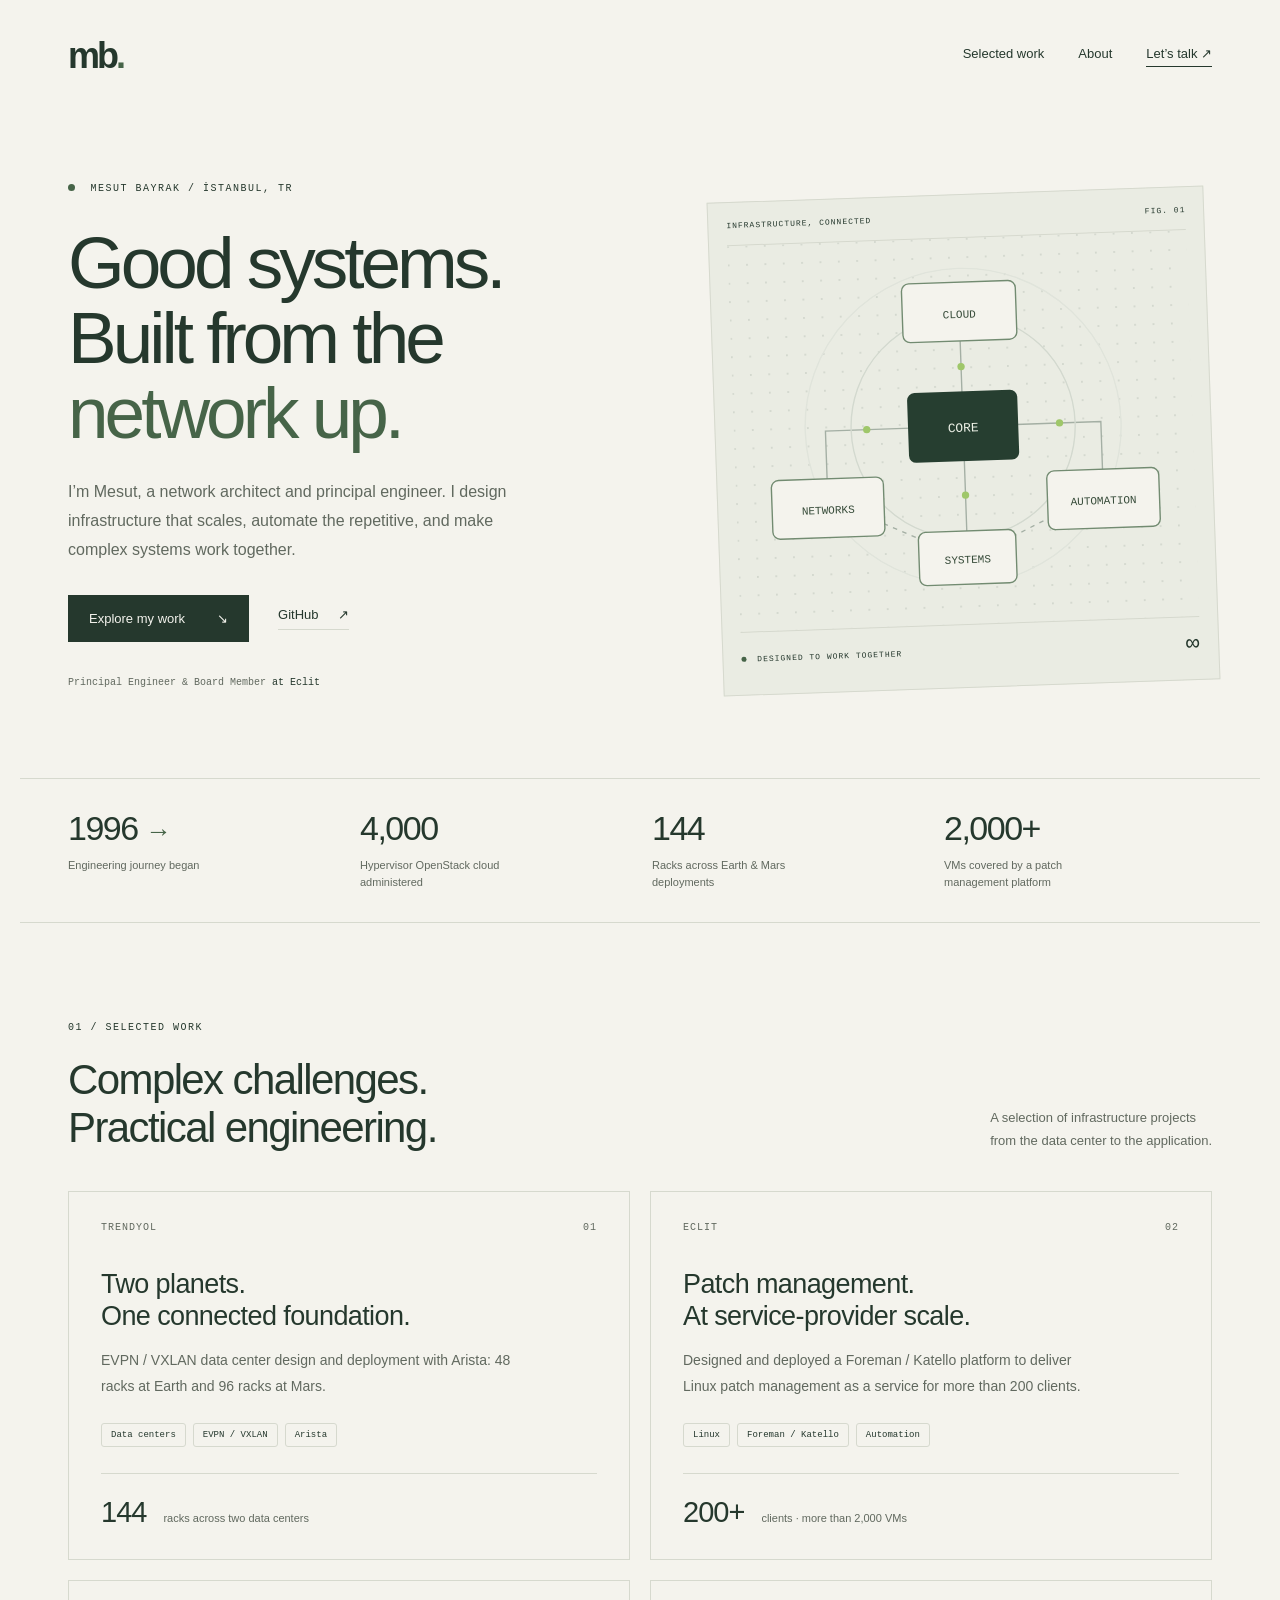
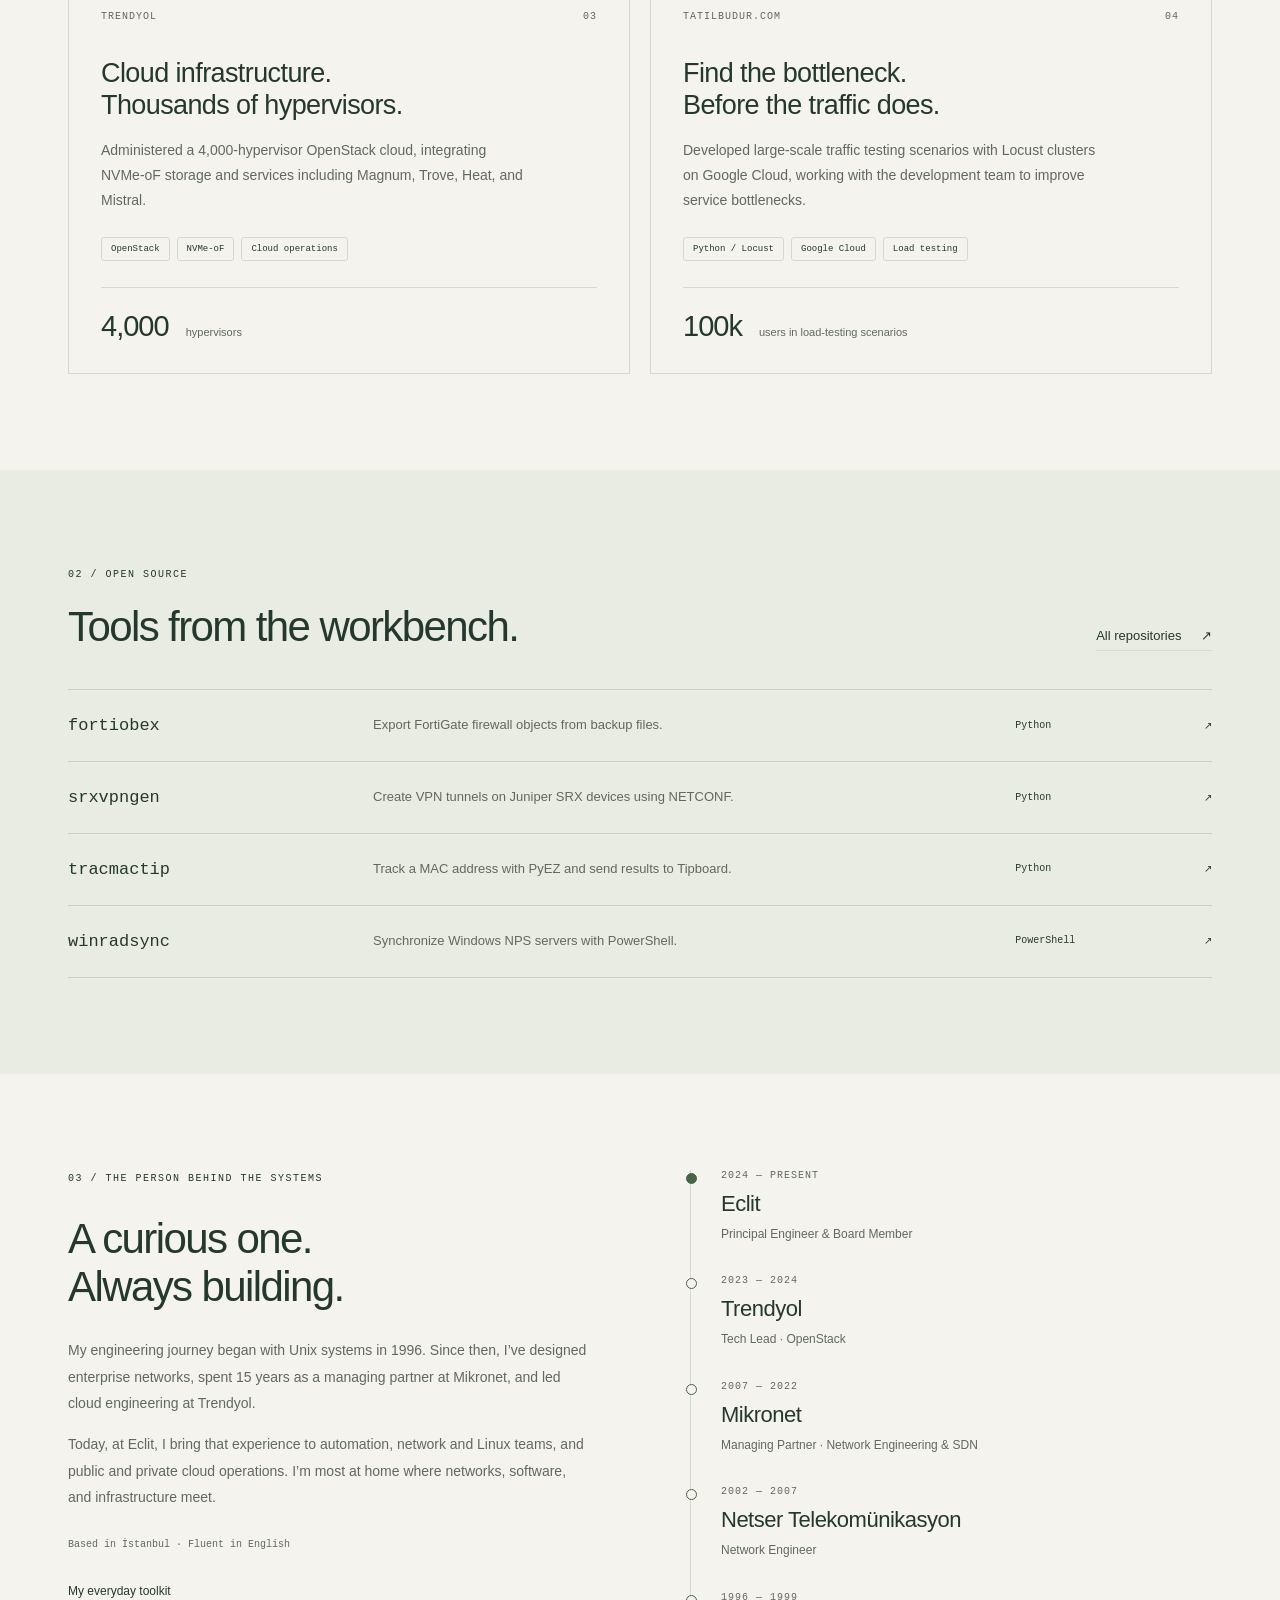
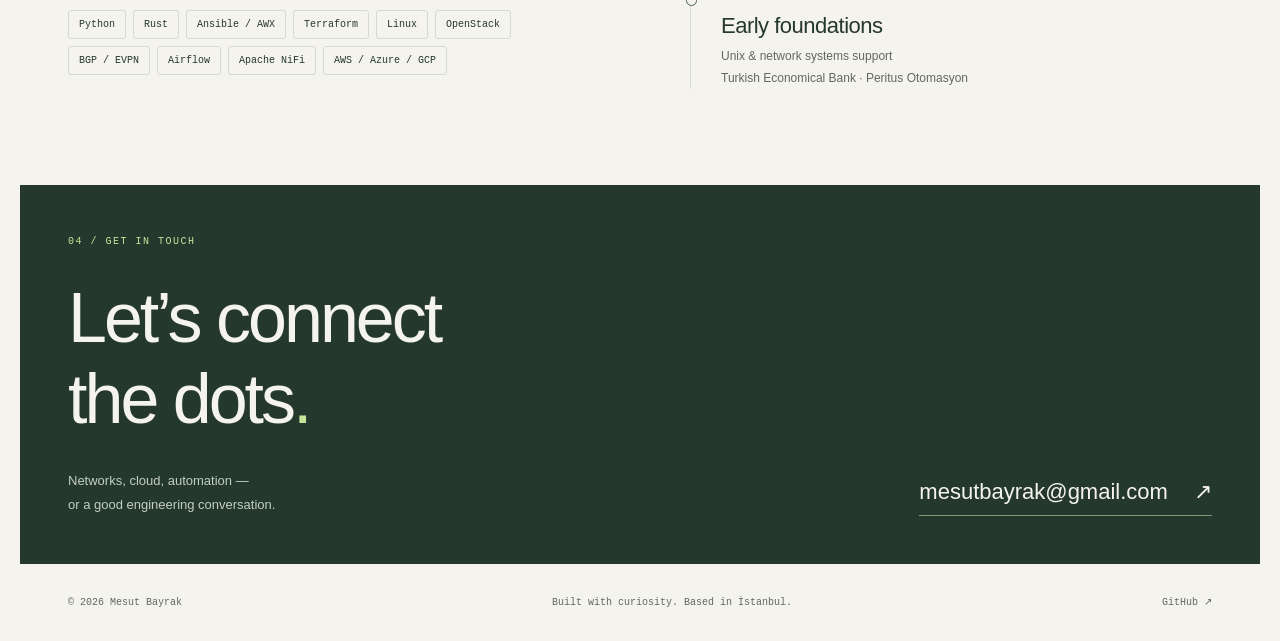
==== site/index.html @ 2ea41fb3 "Build Mesut Bayrak personal portfolio and Pages deployment" ====
<!doctype html>
<html lang="en">
<head>
  <meta charset="utf-8">
  <meta name="viewport" content="width=device-width, initial-scale=1">
  <meta name="theme-color" content="#f4f3ed">
  <meta name="description" content="Mesut Bayrak — network architect, principal engineer, and automation practitioner based in İstanbul. Networks, cloud infrastructure, and systems at scale.">
  <meta property="og:title" content="Mesut Bayrak · Networks, cloud & automation">
  <meta property="og:description" content="Decades of hands-on engineering. From Unix systems to hyperscale data centers.">
  <meta property="og:type" content="website">
  <title>Mesut Bayrak — Networks, cloud & automation</title>
  <link rel="icon" href="favicon.svg" type="image/svg+xml">
  <link rel="stylesheet" href="style.css">
</head>
<body>
  <a class="skip-link" href="#main">Skip to content</a>
  <header class="header wrap">
    <a class="wordmark" href="#" aria-label="Mesut Bayrak home">mb<span>.</span></a>
    <nav aria-label="Main navigation"><a href="#work">Selected work</a><a href="#about">About</a><a href="#contact">Let’s talk <span aria-hidden="true">↗</span></a></nav>
  </header>
  <main id="main">
    <section class="hero wrap" aria-labelledby="hero-title">
      <div class="hero-copy">
        <p class="eyebrow"><span class="status-dot"></span> MESUT BAYRAK / İSTANBUL, TR</p>
        <h1 id="hero-title">Good systems.<br>Built from the<br><span>network up.</span></h1>
        <p class="intro">I’m Mesut, a network architect and principal engineer. I design infrastructure that scales, automate the repetitive, and make complex systems work together.</p>
        <div class="hero-actions"><a class="button" href="#work">Explore my work <span aria-hidden="true">↘</span></a><a class="text-link" href="https://github.com/rammses">GitHub <span aria-hidden="true">↗</span></a></div>
        <p class="hero-note">Principal Engineer & Board Member <span>at Eclit</span></p>
      </div>
      <div class="network-art" role="img" aria-label="A network topology connecting cloud infrastructure, a core network, and automation">
        <div class="art-top"><span>INFRASTRUCTURE, CONNECTED</span><span>FIG. 01</span></div>
        <svg viewBox="0 0 500 420" aria-hidden="true">
          <defs><pattern id="dots" width="20" height="20" patternUnits="userSpaceOnUse"><circle cx="1" cy="1" r="1" fill="#ccd1c7"/></pattern></defs>
          <rect width="500" height="420" fill="url(#dots)"/>
          <g fill="none" stroke="#a4afa4" stroke-width="1.5"><path d="M250 110V205M100 280V205H400V280M250 205V320"/><path d="M100 280L250 350L400 280" stroke-dasharray="5 6"/><circle cx="250" cy="205" r="122" stroke="#d3d9cf"/><circle cx="250" cy="205" r="172" stroke="#e0e4db"/></g>
          <g fill="#f4f3ed" stroke="#728b71" stroke-width="1.5"><rect x="188" y="48" width="124" height="64" rx="8"/><rect x="39" y="257" width="122" height="64" rx="8"/><rect x="339" y="257" width="122" height="64" rx="8"/><rect x="197" y="319" width="106" height="58" rx="8"/></g>
          <rect x="190" y="167" width="120" height="76" rx="8" fill="#263e30"/>
          <g font-family="monospace" font-size="12" text-anchor="middle" fill="#354a38"><text x="250" y="87">CLOUD</text><text x="100" y="295">NETWORKS</text><text x="400" y="295">AUTOMATION</text><text x="250" y="354">SYSTEMS</text></g>
          <text x="250" y="211" fill="#edf1e7" font-family="monospace" font-size="14" text-anchor="middle">CORE</text>
          <g fill="#9fc76a"><circle cx="250" cy="140" r="4"/><circle cx="145" cy="205" r="4"/><circle cx="355" cy="205" r="4"/><circle cx="250" cy="280" r="4"/></g>
        </svg>
        <div class="art-bottom"><span><i></i> DESIGNED TO WORK TOGETHER</span><span>∞</span></div>
      </div>
    </section>
    <section class="metrics wrap" aria-label="Experience in numbers">
      <div><strong>1996<span>→</span></strong><p>Engineering journey began</p></div><div><strong>4,000</strong><p>Hypervisor OpenStack cloud administered</p></div><div><strong>144</strong><p>Racks across Earth & Mars deployments</p></div><div><strong>2,000+</strong><p>VMs covered by a patch management platform</p></div>
    </section>
    <section class="section wrap" id="work">
      <div class="section-heading"><div><p class="eyebrow">01 / SELECTED WORK</p><h2>Complex challenges.<br>Practical engineering.</h2></div><p>A selection of infrastructure projects<br>from the data center to the application.</p></div>
      <div class="project-grid">
        <article class="project"><div class="project-top"><span>TRENDYOL</span><span>01</span></div><h3>Two planets.<br>One connected foundation.</h3><p>EVPN / VXLAN data center design and deployment with Arista: 48 racks at Earth and 96 racks at Mars.</p><div class="tags"><span>Data centers</span><span>EVPN / VXLAN</span><span>Arista</span></div><div class="project-stat">144 <span>racks across two data centers</span></div></article>
        <article class="project"><div class="project-top"><span>ECLIT</span><span>02</span></div><h3>Patch management.<br>At service-provider scale.</h3><p>Designed and deployed a Foreman / Katello platform to deliver Linux patch management as a service for more than 200 clients.</p><div class="tags"><span>Linux</span><span>Foreman / Katello</span><span>Automation</span></div><div class="project-stat">200+ <span>clients · more than 2,000 VMs</span></div></article>
        <article class="project"><div class="project-top"><span>TRENDYOL</span><span>03</span></div><h3>Cloud infrastructure.<br>Thousands of hypervisors.</h3><p>Administered a 4,000-hypervisor OpenStack cloud, integrating NVMe-oF storage and services including Magnum, Trove, Heat, and Mistral.</p><div class="tags"><span>OpenStack</span><span>NVMe-oF</span><span>Cloud operations</span></div><div class="project-stat">4,000 <span>hypervisors</span></div></article>
        <article class="project"><div class="project-top"><span>TATILBUDUR.COM</span><span>04</span></div><h3>Find the bottleneck.<br>Before the traffic does.</h3><p>Developed large-scale traffic testing scenarios with Locust clusters on Google Cloud, working with the development team to improve service bottlenecks.</p><div class="tags"><span>Python / Locust</span><span>Google Cloud</span><span>Load testing</span></div><div class="project-stat">100k <span>users in load-testing scenarios</span></div></article>
      </div>
    </section>
    <section class="opensource"><div class="wrap section">
      <div class="section-heading"><div><p class="eyebrow">02 / OPEN SOURCE</p><h2>Tools from the workbench.</h2></div><a class="text-link" href="https://github.com/rammses?tab=repositories">All repositories <span aria-hidden="true">↗</span></a></div>
      <div class="repo-list">
        <a href="https://github.com/rammses/fortiobex"><span class="repo-name">fortiobex</span><span class="repo-description">Export FortiGate firewall objects from backup files.</span><span class="repo-language">Python <span aria-hidden="true">↗</span></span></a>
        <a href="https://github.com/rammses/srxvpngen"><span class="repo-name">srxvpngen</span><span class="repo-description">Create VPN tunnels on Juniper SRX devices using NETCONF.</span><span class="repo-language">Python <span aria-hidden="true">↗</span></span></a>
        <a href="https://github.com/rammses/tracmactip"><span class="repo-name">tracmactip</span><span class="repo-description">Track a MAC address with PyEZ and send results to Tipboard.</span><span class="repo-language">Python <span aria-hidden="true">↗</span></span></a>
        <a href="https://github.com/rammses/winradsync"><span class="repo-name">winradsync</span><span class="repo-description">Synchronize Windows NPS servers with PowerShell.</span><span class="repo-language">PowerShell <span aria-hidden="true">↗</span></span></a>
      </div>
    </div></section>
    <section class="section wrap about" id="about">
      <div class="about-copy"><p class="eyebrow">03 / THE PERSON BEHIND THE SYSTEMS</p><h2>A curious one.<br>Always building.</h2><p>My engineering journey began with Unix systems in 1996. Since then, I’ve designed enterprise networks, spent 15 years as a managing partner at Mikronet, and led cloud engineering at Trendyol.</p><p>Today, at Eclit, I bring that experience to automation, network and Linux teams, and public and private cloud operations. I’m most at home where networks, software, and infrastructure meet.</p><p class="small-note">Based in İstanbul · Fluent in English</p><h3 class="toolbox-title">My everyday toolkit</h3><div class="tags toolbox"><span>Python</span><span>Rust</span><span>Ansible / AWX</span><span>Terraform</span><span>Linux</span><span>OpenStack</span><span>BGP / EVPN</span><span>Airflow</span><span>Apache NiFi</span><span>AWS / Azure / GCP</span></div></div>
      <div class="timeline" aria-label="Career history">
        <article><p class="period">2024 — PRESENT</p><h3>Eclit</h3><p>Principal Engineer & Board Member</p></article>
        <article><p class="period">2023 — 2024</p><h3>Trendyol</h3><p>Tech Lead · OpenStack</p></article>
        <article><p class="period">2007 — 2022</p><h3>Mikronet</h3><p>Managing Partner · Network Engineering & SDN</p></article>
        <article><p class="period">2002 — 2007</p><h3>Netser Telekomünikasyon</h3><p>Network Engineer</p></article>
        <article><p class="period">1996 — 1999</p><h3>Early foundations</h3><p>Unix & network systems support<br>Turkish Economical Bank · Peritus Otomasyon</p></article>
      </div>
    </section>
    <section class="contact wrap" id="contact"><p class="eyebrow">04 / GET IN TOUCH</p><h2>Let’s connect<br>the dots<span>.</span></h2><div class="contact-bottom"><p>Networks, cloud, automation —<br>or a good engineering conversation.</p><a href="mailto:mesutbayrak@gmail.com">mesutbayrak@gmail.com <span aria-hidden="true">↗</span></a></div></section>
  </main>
  <footer class="wrap"><span>© <span id="year">2026</span> Mesut Bayrak</span><span>Built with curiosity. Based in İstanbul.</span><a href="https://github.com/rammses">GitHub ↗</a></footer>
  <script src="script.js"></script>
</body>
</html>
---- site/style.css ----
:root{--paper:#f4f3ed;--ink:#25382d;--muted:#61695f;--line:#d6d9ce;--green:#466448;--accent:#c8e49b;--mono:ui-monospace,SFMono-Regular,Consolas,monospace;--sans:Arial,Helvetica,sans-serif}*{box-sizing:border-box}html{scroll-behavior:smooth;scroll-padding-top:30px}body{margin:0;background:var(--paper);color:var(--ink);font-family:var(--sans);-webkit-font-smoothing:antialiased}a{color:inherit;text-decoration:none}a:focus-visible{outline:3px solid var(--green);outline-offset:6px}a:hover{color:var(--green)}::selection{background:var(--accent)}.wrap{max-width:1240px;margin-inline:auto;padding-inline:48px}.header{height:112px;display:flex;align-items:center;justify-content:space-between}.wordmark{font-size:36px;font-weight:800;letter-spacing:-3px}.wordmark span{color:var(--green)}nav{display:flex;gap:34px;font-size:13px}nav a:last-child{border-bottom:1px solid var(--ink);padding-bottom:5px}.hero{display:grid;grid-template-columns:1.2fr 1fr;gap:50px;padding-top:68px;padding-bottom:76px;align-items:center}.eyebrow{font-family:var(--mono);font-size:10px;letter-spacing:1.5px;line-height:1.7;font-weight:500;margin:0 0 28px}.status-dot{display:inline-block;width:7px;height:7px;border-radius:50%;background:var(--green);margin-right:8px}h1{font-size:clamp(52px,5.7vw,76px);line-height:1.03;letter-spacing:-4px;font-weight:500;margin:0 0 28px}h1>span{color:var(--green)}.intro{max-width:440px;line-height:1.8;font-size:16px;color:var(--muted)}.hero-actions{display:flex;align-items:center;gap:29px;margin-top:30px}.button{background:var(--ink);color:var(--paper);padding:16px 21px;font-size:13px;display:inline-flex;gap:32px}.button:hover{background:var(--green);color:white}.text-link{font-size:13px;border-bottom:1px solid var(--line);padding-bottom:7px}.text-link span{margin-left:16px}.hero-note{font-family:var(--mono);font-size:10px;line-height:1.8;margin-top:32px;color:var(--muted)}.hero-note span{color:var(--ink)}.network-art{background:#eaece3;border:1px solid var(--line);transform:rotate(-2deg);padding:18px 18px 8px}.network-art svg{display:block;width:100%;height:auto}.art-top,.art-bottom{display:flex;justify-content:space-between;align-items:center;font-family:var(--mono);font-size:8px;letter-spacing:1px}.art-top{border-bottom:1px solid var(--line);padding-bottom:15px}.art-bottom{padding:14px 0;border-top:1px solid var(--line)}.art-bottom i{display:inline-block;width:5px;height:5px;background:var(--green);border-radius:50%;margin-right:5px}.art-bottom>span:last-child{font-size:23px}.metrics{display:grid;grid-template-columns:repeat(4,1fr);padding-top:30px;padding-bottom:30px;border-top:1px solid var(--line);border-bottom:1px solid var(--line);gap:24px}.metrics strong{font-size:34px;font-weight:400;letter-spacing:-1.5px}.metrics strong span{font-size:26px;color:var(--green);margin-left:8px}.metrics p{color:var(--muted);font-size:11px;line-height:1.6;max-width:185px;margin:9px 0 0}.section{padding-top:96px;padding-bottom:96px}.section-heading{display:flex;justify-content:space-between;align-items:flex-end;margin-bottom:38px;gap:30px}.section-heading .eyebrow{margin-bottom:20px}h2{font-weight:400;font-size:42px;line-height:1.15;letter-spacing:-1.6px;margin:0}.section-heading>p{font-size:13px;line-height:1.8;color:var(--muted);margin:0}.project-grid{display:grid;grid-template-columns:1fr 1fr;gap:20px}.project{border:1px solid var(--line);padding:30px 32px;display:flex;flex-direction:column;transition:background .2s}.project:hover{background:#eeefe6}.project-top{display:flex;justify-content:space-between;font:10px var(--mono);letter-spacing:1px;color:var(--muted);margin-bottom:35px}.project h3{font-size:27px;line-height:1.2;letter-spacing:-.6px;font-weight:400;margin:0 0 16px}.project>p{font-size:14px;line-height:1.8;color:var(--muted);max-width:425px;margin:0 0 24px}.tags{display:flex;flex-wrap:wrap;gap:7px}.tags span{font:9px var(--mono);padding:6px 9px;border:1px solid var(--line);border-radius:3px}.project .tags{margin-top:auto}.project-stat{border-top:1px solid var(--line);margin-top:26px;padding-top:22px;font-size:29px;letter-spacing:-1px}.project-stat span{font-size:11px;letter-spacing:0;margin-left:10px;color:var(--muted)}.opensource{background:#e9ece2}.repo-list{border-top:1px solid #cbd1c3}.repo-list>a{display:grid;grid-template-columns:1fr 2.2fr .7fr;gap:24px;padding:25px 0;border-bottom:1px solid #cbd1c3;align-items:center}.repo-name{font:17px var(--mono)}.repo-description{font-size:13px;line-height:1.6;color:var(--muted)}.repo-language{font:10px var(--mono);display:flex;justify-content:space-between;gap:20px}.about{display:grid;grid-template-columns:1fr 1fr;gap:100px}.about h2{margin-bottom:26px}.about-copy>p:not(.eyebrow){font-size:14px;line-height:1.9;color:var(--muted)}.about-copy>.small-note{font-family:var(--mono);font-size:10px!important;margin:24px 0}.toolbox-title{font-size:12px;font-weight:500;margin-top:30px}.toolbox span{font-size:10px;padding:8px 10px}.timeline{border-left:1px solid var(--line);padding-left:30px}.timeline article{position:relative;padding-bottom:30px}.timeline article:last-child{padding-bottom:0}.timeline article:before{content:'';position:absolute;left:-35px;top:3px;width:9px;height:9px;border-radius:50%;background:var(--paper);border:1px solid var(--green)}.timeline article:first-child:before{background:var(--green)}.period{font:10px var(--mono);letter-spacing:1px;color:var(--muted);margin:0 0 10px}.timeline h3{font-size:22px;font-weight:400;letter-spacing:-.5px;margin:0 0 7px}.timeline article>p:last-child{font-size:12px;line-height:1.8;color:var(--muted);margin:0}.contact{background:var(--ink);color:var(--paper);padding-top:48px;padding-bottom:48px}.contact .eyebrow{color:var(--accent)}.contact h2{font-size:70px;letter-spacing:-3px}.contact h2>span{color:var(--accent)}.contact-bottom{display:flex;justify-content:space-between;align-items:flex-end;gap:28px;margin-top:30px}.contact-bottom p{font-size:13px;line-height:1.8;color:#c4cfc0;margin:0}.contact-bottom a{font-size:22px;border-bottom:1px solid #82967a;padding-bottom:10px}.contact-bottom a:hover{color:var(--accent)}.contact-bottom a span{margin-left:20px}footer{display:flex;justify-content:space-between;gap:20px;padding-top:30px;padding-bottom:30px;color:var(--muted);font:10px var(--mono);line-height:1.7}.skip-link{position:absolute;top:-100px;left:20px;padding:15px;background:var(--ink);color:white;z-index:10}.skip-link:focus{top:10px}@media(min-width:1450px){.hero{padding-top:90px;padding-bottom:100px}}@media(max-width:900px){.wrap{padding-inline:30px}.hero{gap:25px}h1{font-size:58px}.network-art{padding:12px}.art-top,.art-bottom{font-size:6px}.about{gap:45px}.project{padding:24px}.contact-bottom a{font-size:18px}}@media(max-width:650px){.wrap{padding-inline:22px}.header{height:85px}nav{gap:18px;font-size:11px}.hero{grid-template-columns:1fr;padding-top:38px;padding-bottom:45px;gap:40px}h1{font-size:58px;letter-spacing:-3px}.intro{font-size:15px}.network-art{max-width:420px;width:95%;justify-self:center}.art-top,.art-bottom{font-size:8px}.metrics{grid-template-columns:1fr 1fr;gap:25px 20px}.metrics strong{font-size:30px}.section{padding-top:60px;padding-bottom:60px}.section-heading{align-items:flex-start;flex-direction:column;gap:20px}h2{font-size:34px}.project-grid{grid-template-columns:1fr}.project h3{font-size:26px}.repo-list>a{grid-template-columns:1fr auto;gap:12px}.repo-description{grid-column:1/-1;grid-row:2}.repo-language{gap:18px}.about{grid-template-columns:1fr;gap:40px}.timeline{margin-left:5px}.contact{margin-inline:12px;padding:35px 23px}.contact h2{font-size:55px}.contact-bottom{flex-direction:column;align-items:flex-start}.contact-bottom a{font-size:clamp(14px,4.4vw,21px)}.contact-bottom a span{margin-left:8px}footer{flex-wrap:wrap;font-size:9px}footer>span:nth-child(2){order:3;width:100%}}@media(prefers-reduced-motion:reduce){html{scroll-behavior:auto}*{transition:none!important}}@media print{.header,.network-art,.hero-actions,.opensource,footer{display:none}.wrap{padding-inline:0}.hero,.section{padding-block:20px}.hero,.about{display:block}.hero-note{margin:10px 0}.project{break-inside:avoid}.contact{background:none;color:var(--ink)}.contact h2{font-size:30px}.contact-bottom p,.contact .eyebrow{color:var(--ink)}.timeline{margin-top:25px}h1{font-size:42px}}
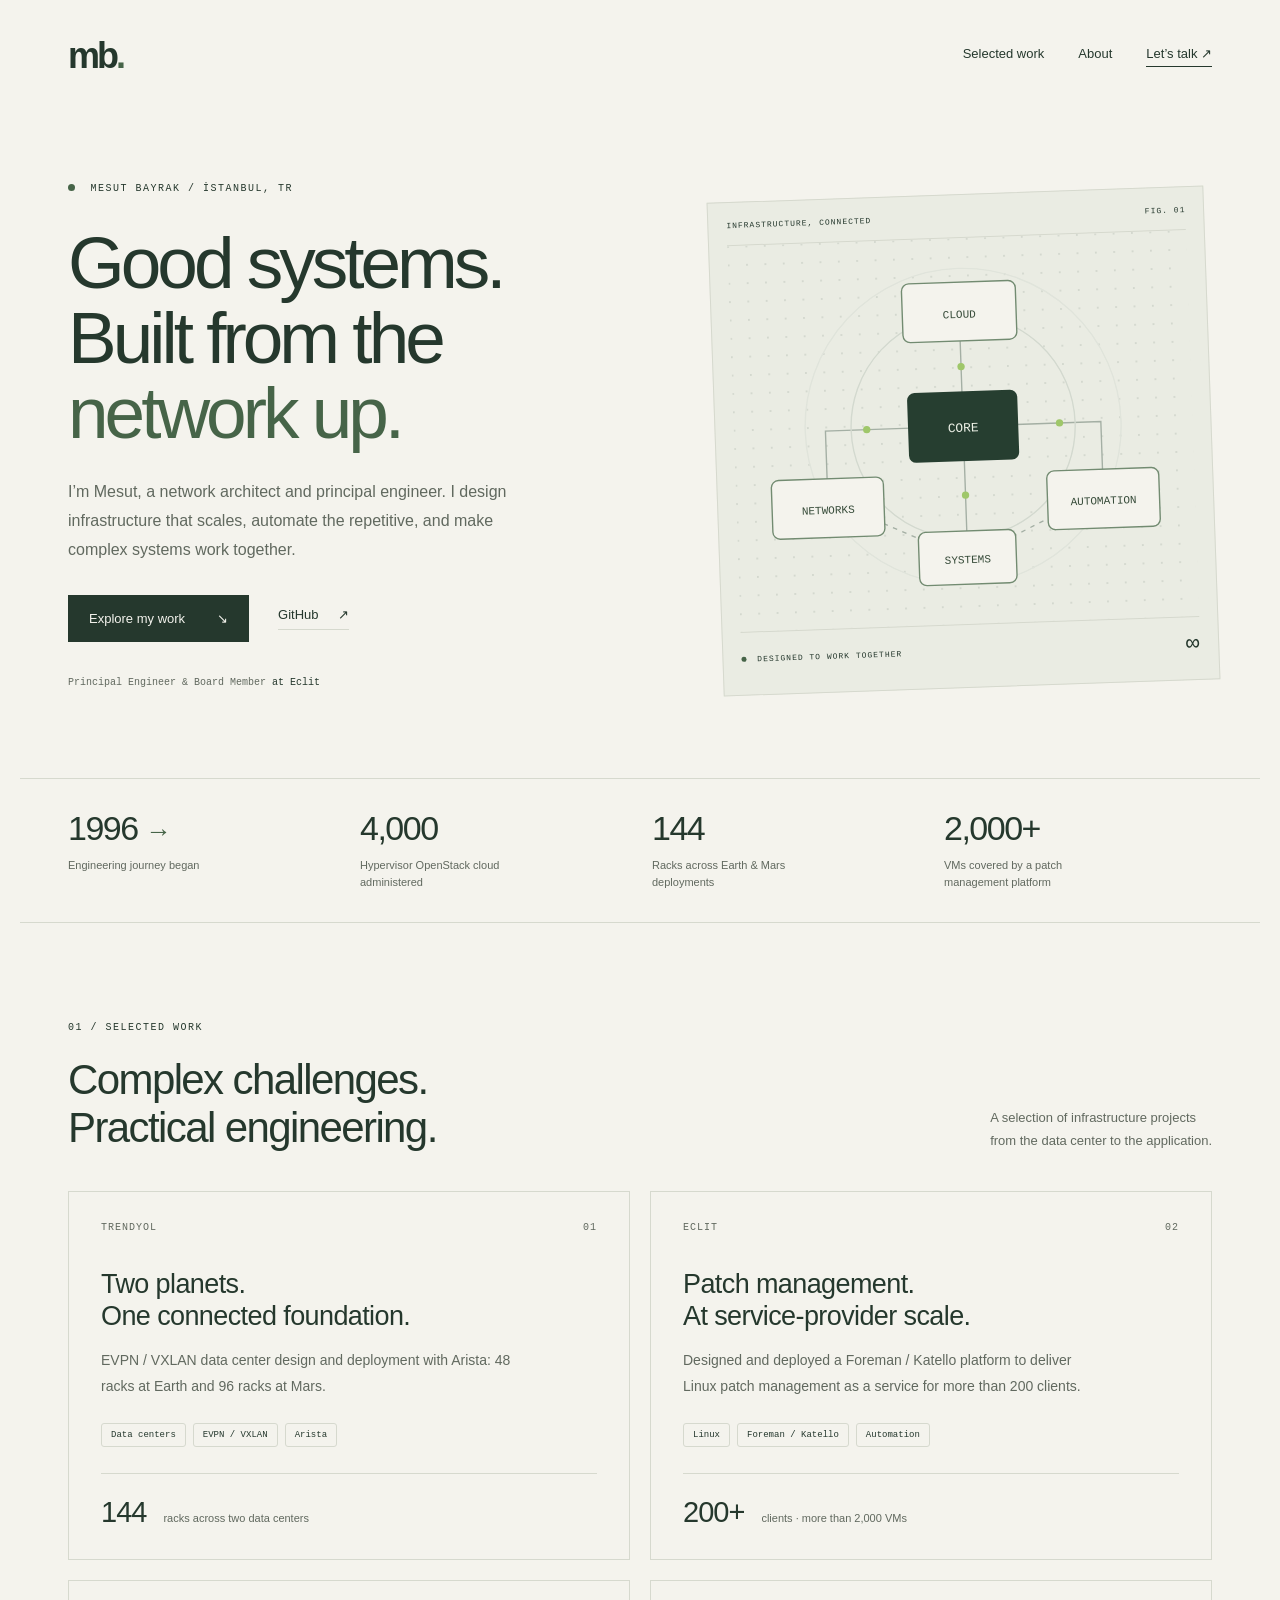
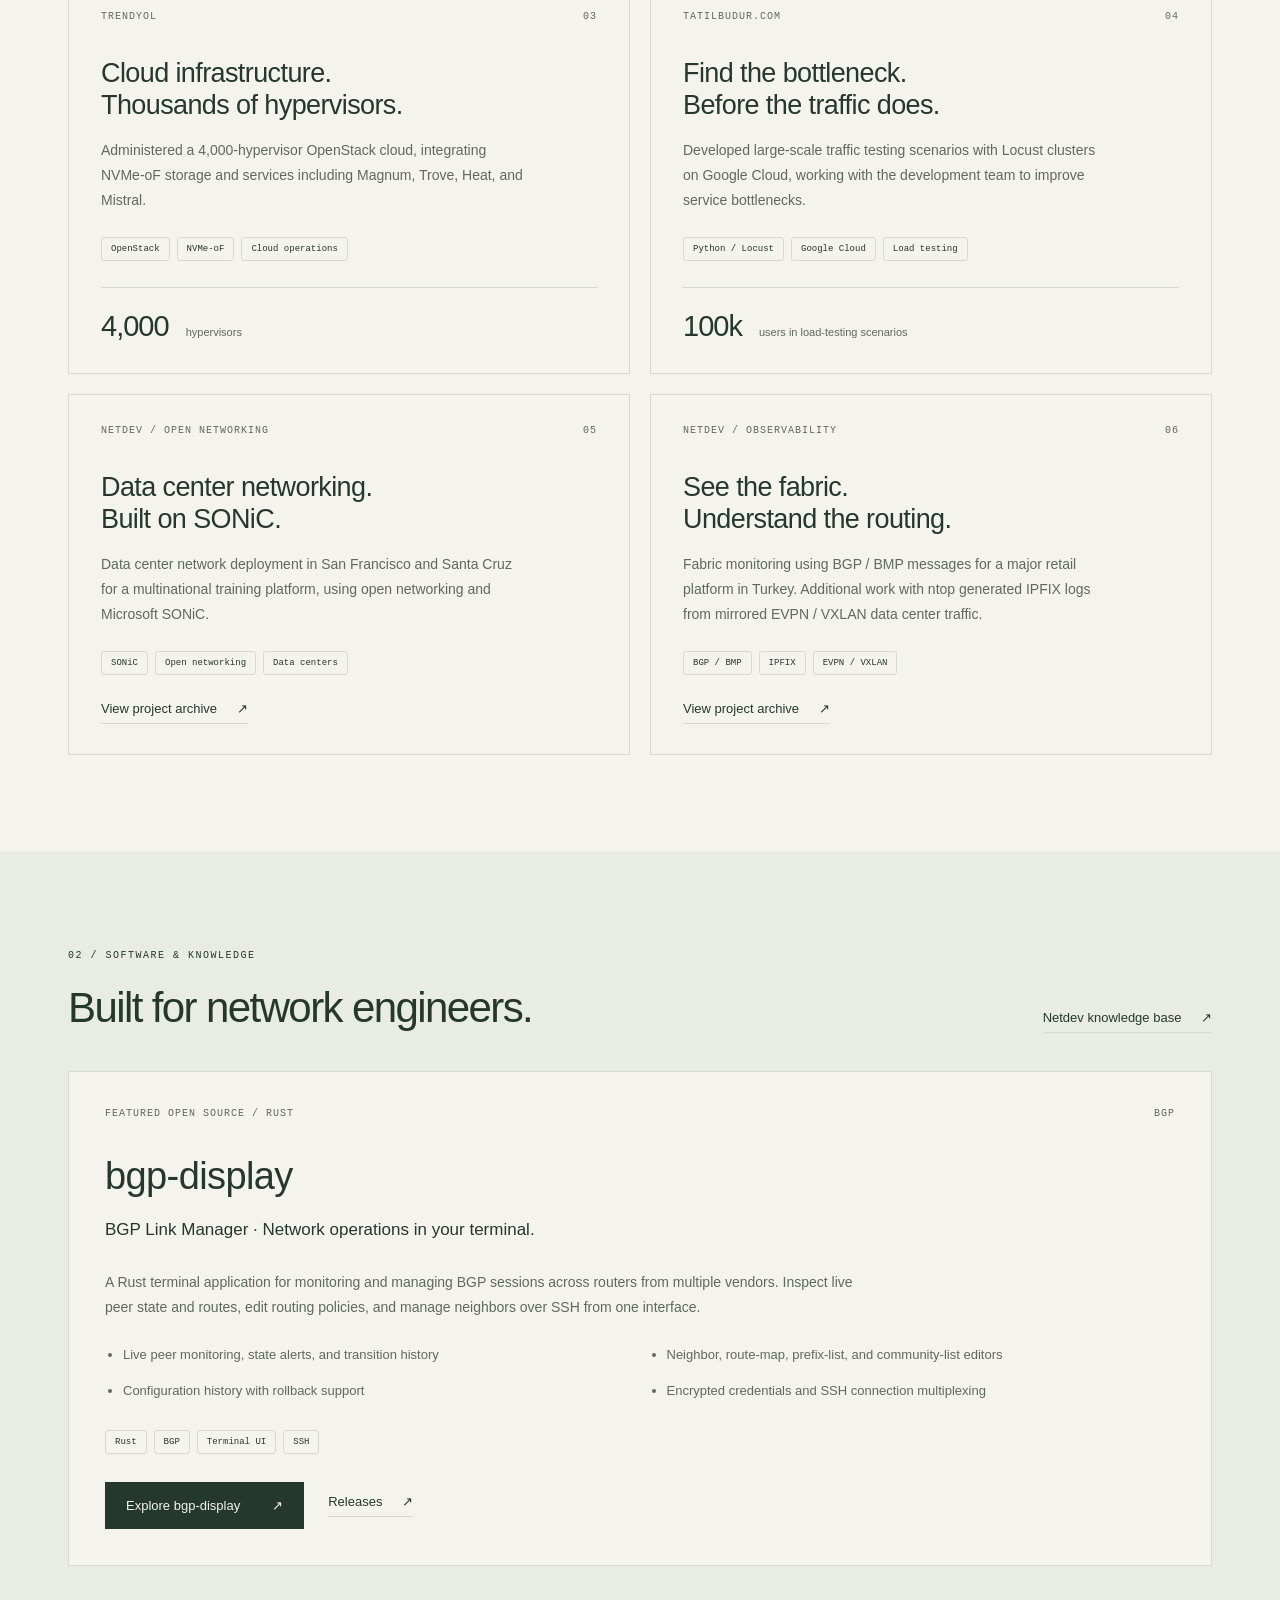
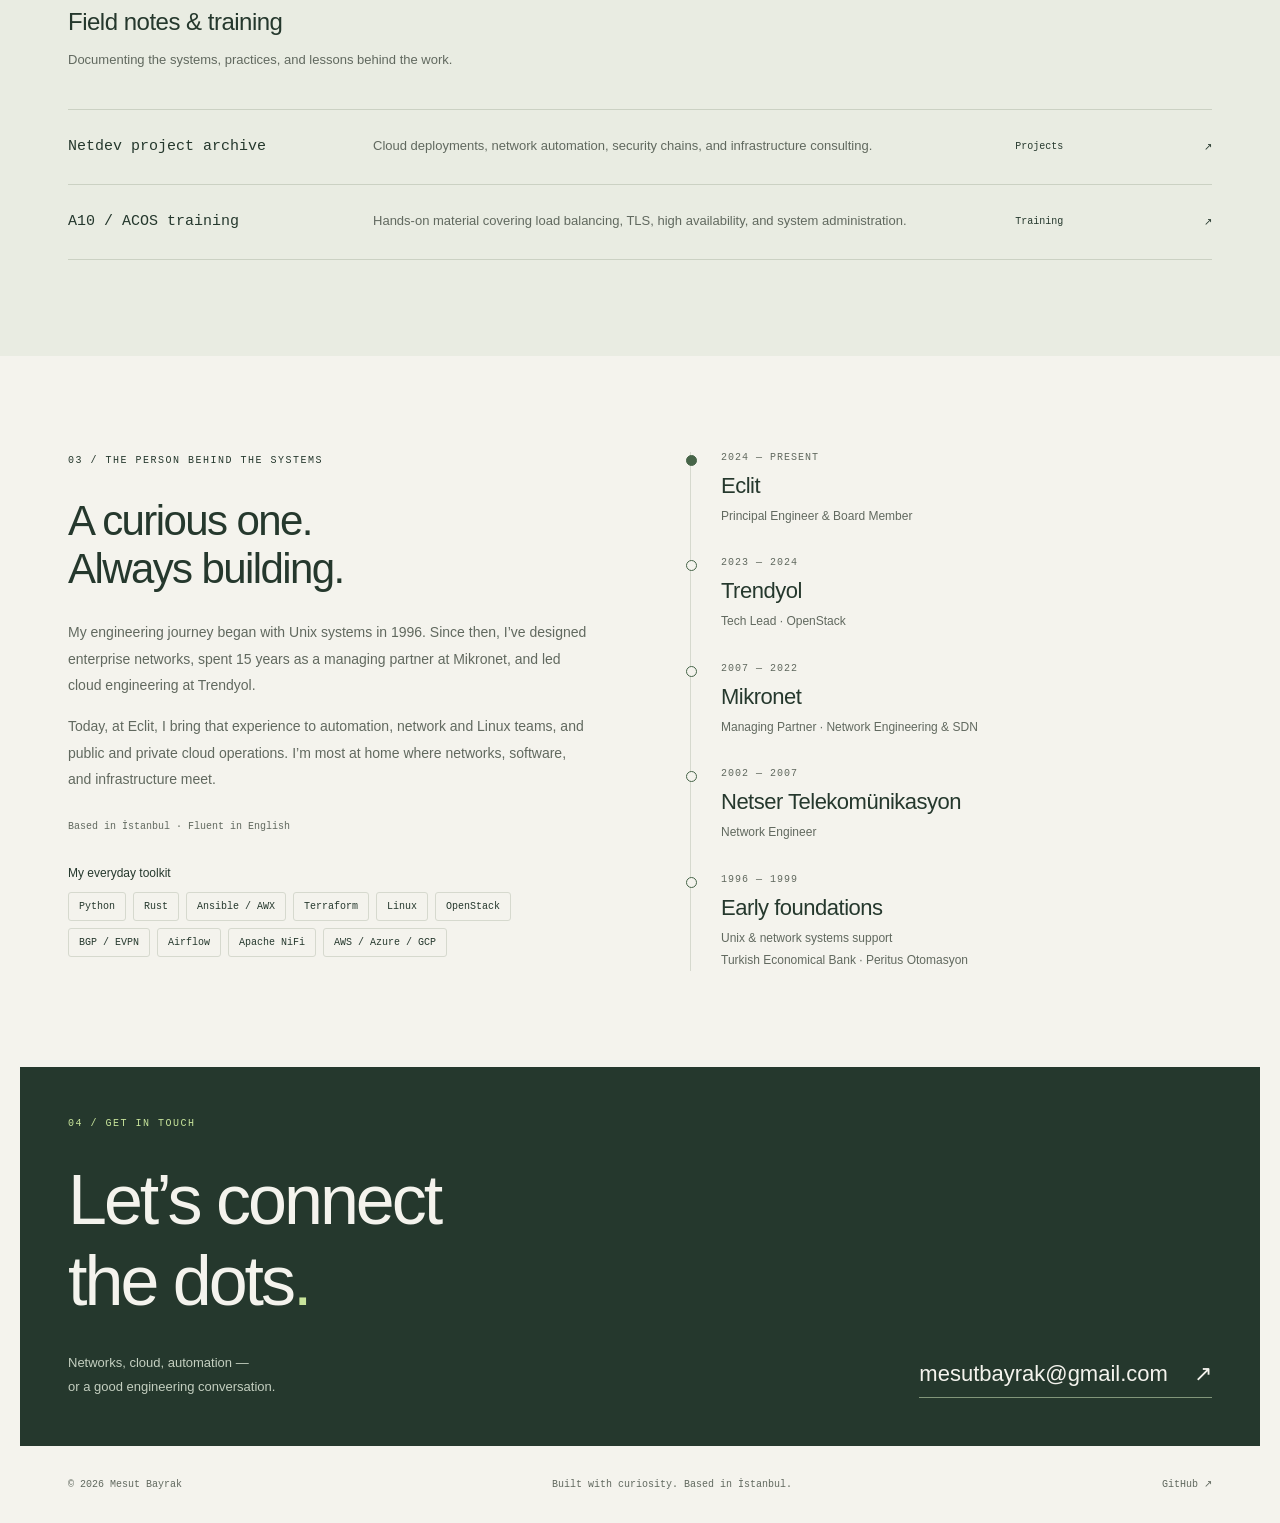
==== commit 5c73c205: "Feature bgp-display and Netdev engineering work" ====
--- a/site/index.html
+++ b/site/index.html
@@ -52,15 +52,25 @@
         <article class="project"><div class="project-top"><span>ECLIT</span><span>02</span></div><h3>Patch management.<br>At service-provider scale.</h3><p>Designed and deployed a Foreman / Katello platform to deliver Linux patch management as a service for more than 200 clients.</p><div class="tags"><span>Linux</span><span>Foreman / Katello</span><span>Automation</span></div><div class="project-stat">200+ <span>clients · more than 2,000 VMs</span></div></article>
         <article class="project"><div class="project-top"><span>TRENDYOL</span><span>03</span></div><h3>Cloud infrastructure.<br>Thousands of hypervisors.</h3><p>Administered a 4,000-hypervisor OpenStack cloud, integrating NVMe-oF storage and services including Magnum, Trove, Heat, and Mistral.</p><div class="tags"><span>OpenStack</span><span>NVMe-oF</span><span>Cloud operations</span></div><div class="project-stat">4,000 <span>hypervisors</span></div></article>
         <article class="project"><div class="project-top"><span>TATILBUDUR.COM</span><span>04</span></div><h3>Find the bottleneck.<br>Before the traffic does.</h3><p>Developed large-scale traffic testing scenarios with Locust clusters on Google Cloud, working with the development team to improve service bottlenecks.</p><div class="tags"><span>Python / Locust</span><span>Google Cloud</span><span>Load testing</span></div><div class="project-stat">100k <span>users in load-testing scenarios</span></div></article>
+        <article class="project"><div class="project-top"><span>NETDEV / OPEN NETWORKING</span><span>05</span></div><h3>Data center networking.<br>Built on SONiC.</h3><p>Data center network deployment in San Francisco and Santa Cruz for a multinational training platform, using open networking and Microsoft SONiC.</p><div class="tags"><span>SONiC</span><span>Open networking</span><span>Data centers</span></div><a class="text-link project-source" href="https://books.netdev.com.tr/books/netdev/page/finished-projects">View project archive <span aria-hidden="true">↗</span></a></article>
+        <article class="project"><div class="project-top"><span>NETDEV / OBSERVABILITY</span><span>06</span></div><h3>See the fabric.<br>Understand the routing.</h3><p>Fabric monitoring using BGP / BMP messages for a major retail platform in Turkey. Additional work with ntop generated IPFIX logs from mirrored EVPN / VXLAN data center traffic.</p><div class="tags"><span>BGP / BMP</span><span>IPFIX</span><span>EVPN / VXLAN</span></div><a class="text-link project-source" href="https://books.netdev.com.tr/books/netdev/page/finished-projects">View project archive <span aria-hidden="true">↗</span></a></article>
       </div>
     </section>
     <section class="opensource"><div class="wrap section">
-      <div class="section-heading"><div><p class="eyebrow">02 / OPEN SOURCE</p><h2>Tools from the workbench.</h2></div><a class="text-link" href="https://github.com/rammses?tab=repositories">All repositories <span aria-hidden="true">↗</span></a></div>
+      <div class="section-heading"><div><p class="eyebrow">02 / SOFTWARE &amp; KNOWLEDGE</p><h2>Built for network engineers.</h2></div><a class="text-link" href="https://books.netdev.com.tr/">Netdev knowledge base <span aria-hidden="true">↗</span></a></div>
+      <article class="project featured-project">
+        <div class="project-top"><span>FEATURED OPEN SOURCE / RUST</span><span>BGP</span></div>
+        <h3>bgp-display</h3>
+        <p class="featured-subtitle">BGP Link Manager · Network operations in your terminal.</p>
+        <p>A Rust terminal application for monitoring and managing BGP sessions across routers from multiple vendors. Inspect live peer state and routes, edit routing policies, and manage neighbors over SSH from one interface.</p>
+        <ul class="feature-list"><li>Live peer monitoring, state alerts, and transition history</li><li>Neighbor, route-map, prefix-list, and community-list editors</li><li>Configuration history with rollback support</li><li>Encrypted credentials and SSH connection multiplexing</li></ul>
+        <div class="tags"><span>Rust</span><span>BGP</span><span>Terminal UI</span><span>SSH</span></div>
+        <div class="feature-links"><a class="button" href="https://github.com/rammses/bgp-display">Explore bgp-display <span aria-hidden="true">↗</span></a><a class="text-link" href="https://github.com/rammses/bgp-display/releases">Releases <span aria-hidden="true">↗</span></a></div>
+      </article>
+      <div class="section-heading knowledge-heading"><div><h3>Field notes &amp; training</h3><p>Documenting the systems, practices, and lessons behind the work.</p></div></div>
       <div class="repo-list">
-        <a href="https://github.com/rammses/fortiobex"><span class="repo-name">fortiobex</span><span class="repo-description">Export FortiGate firewall objects from backup files.</span><span class="repo-language">Python <span aria-hidden="true">↗</span></span></a>
-        <a href="https://github.com/rammses/srxvpngen"><span class="repo-name">srxvpngen</span><span class="repo-description">Create VPN tunnels on Juniper SRX devices using NETCONF.</span><span class="repo-language">Python <span aria-hidden="true">↗</span></span></a>
-        <a href="https://github.com/rammses/tracmactip"><span class="repo-name">tracmactip</span><span class="repo-description">Track a MAC address with PyEZ and send results to Tipboard.</span><span class="repo-language">Python <span aria-hidden="true">↗</span></span></a>
-        <a href="https://github.com/rammses/winradsync"><span class="repo-name">winradsync</span><span class="repo-description">Synchronize Windows NPS servers with PowerShell.</span><span class="repo-language">PowerShell <span aria-hidden="true">↗</span></span></a>
+        <a href="https://books.netdev.com.tr/books/netdev/page/finished-projects"><span class="repo-name">Netdev project archive</span><span class="repo-description">Cloud deployments, network automation, security chains, and infrastructure consulting.</span><span class="repo-language">Projects <span aria-hidden="true">↗</span></span></a>
+        <a href="https://books.netdev.com.tr/books/a10-system-administration-training"><span class="repo-name">A10 / ACOS training</span><span class="repo-description">Hands-on material covering load balancing, TLS, high availability, and system administration.</span><span class="repo-language">Training <span aria-hidden="true">↗</span></span></a>
       </div>
     </div></section>
     <section class="section wrap about" id="about">
--- a/site/style.css
+++ b/site/style.css
@@ -1 +1,15 @@
 :root{--paper:#f4f3ed;--ink:#25382d;--muted:#61695f;--line:#d6d9ce;--green:#466448;--accent:#c8e49b;--mono:ui-monospace,SFMono-Regular,Consolas,monospace;--sans:Arial,Helvetica,sans-serif}*{box-sizing:border-box}html{scroll-behavior:smooth;scroll-padding-top:30px}body{margin:0;background:var(--paper);color:var(--ink);font-family:var(--sans);-webkit-font-smoothing:antialiased}a{color:inherit;text-decoration:none}a:focus-visible{outline:3px solid var(--green);outline-offset:6px}a:hover{color:var(--green)}::selection{background:var(--accent)}.wrap{max-width:1240px;margin-inline:auto;padding-inline:48px}.header{height:112px;display:flex;align-items:center;justify-content:space-between}.wordmark{font-size:36px;font-weight:800;letter-spacing:-3px}.wordmark span{color:var(--green)}nav{display:flex;gap:34px;font-size:13px}nav a:last-child{border-bottom:1px solid var(--ink);padding-bottom:5px}.hero{display:grid;grid-template-columns:1.2fr 1fr;gap:50px;padding-top:68px;padding-bottom:76px;align-items:center}.eyebrow{font-family:var(--mono);font-size:10px;letter-spacing:1.5px;line-height:1.7;font-weight:500;margin:0 0 28px}.status-dot{display:inline-block;width:7px;height:7px;border-radius:50%;background:var(--green);margin-right:8px}h1{font-size:clamp(52px,5.7vw,76px);line-height:1.03;letter-spacing:-4px;font-weight:500;margin:0 0 28px}h1>span{color:var(--green)}.intro{max-width:440px;line-height:1.8;font-size:16px;color:var(--muted)}.hero-actions{display:flex;align-items:center;gap:29px;margin-top:30px}.button{background:var(--ink);color:var(--paper);padding:16px 21px;font-size:13px;display:inline-flex;gap:32px}.button:hover{background:var(--green);color:white}.text-link{font-size:13px;border-bottom:1px solid var(--line);padding-bottom:7px}.text-link span{margin-left:16px}.hero-note{font-family:var(--mono);font-size:10px;line-height:1.8;margin-top:32px;color:var(--muted)}.hero-note span{color:var(--ink)}.network-art{background:#eaece3;border:1px solid var(--line);transform:rotate(-2deg);padding:18px 18px 8px}.network-art svg{display:block;width:100%;height:auto}.art-top,.art-bottom{display:flex;justify-content:space-between;align-items:center;font-family:var(--mono);font-size:8px;letter-spacing:1px}.art-top{border-bottom:1px solid var(--line);padding-bottom:15px}.art-bottom{padding:14px 0;border-top:1px solid var(--line)}.art-bottom i{display:inline-block;width:5px;height:5px;background:var(--green);border-radius:50%;margin-right:5px}.art-bottom>span:last-child{font-size:23px}.metrics{display:grid;grid-template-columns:repeat(4,1fr);padding-top:30px;padding-bottom:30px;border-top:1px solid var(--line);border-bottom:1px solid var(--line);gap:24px}.metrics strong{font-size:34px;font-weight:400;letter-spacing:-1.5px}.metrics strong span{font-size:26px;color:var(--green);margin-left:8px}.metrics p{color:var(--muted);font-size:11px;line-height:1.6;max-width:185px;margin:9px 0 0}.section{padding-top:96px;padding-bottom:96px}.section-heading{display:flex;justify-content:space-between;align-items:flex-end;margin-bottom:38px;gap:30px}.section-heading .eyebrow{margin-bottom:20px}h2{font-weight:400;font-size:42px;line-height:1.15;letter-spacing:-1.6px;margin:0}.section-heading>p{font-size:13px;line-height:1.8;color:var(--muted);margin:0}.project-grid{display:grid;grid-template-columns:1fr 1fr;gap:20px}.project{border:1px solid var(--line);padding:30px 32px;display:flex;flex-direction:column;transition:background .2s}.project:hover{background:#eeefe6}.project-top{display:flex;justify-content:space-between;font:10px var(--mono);letter-spacing:1px;color:var(--muted);margin-bottom:35px}.project h3{font-size:27px;line-height:1.2;letter-spacing:-.6px;font-weight:400;margin:0 0 16px}.project>p{font-size:14px;line-height:1.8;color:var(--muted);max-width:425px;margin:0 0 24px}.tags{display:flex;flex-wrap:wrap;gap:7px}.tags span{font:9px var(--mono);padding:6px 9px;border:1px solid var(--line);border-radius:3px}.project .tags{margin-top:auto}.project-stat{border-top:1px solid var(--line);margin-top:26px;padding-top:22px;font-size:29px;letter-spacing:-1px}.project-stat span{font-size:11px;letter-spacing:0;margin-left:10px;color:var(--muted)}.opensource{background:#e9ece2}.repo-list{border-top:1px solid #cbd1c3}.repo-list>a{display:grid;grid-template-columns:1fr 2.2fr .7fr;gap:24px;padding:25px 0;border-bottom:1px solid #cbd1c3;align-items:center}.repo-name{font:17px var(--mono)}.repo-description{font-size:13px;line-height:1.6;color:var(--muted)}.repo-language{font:10px var(--mono);display:flex;justify-content:space-between;gap:20px}.about{display:grid;grid-template-columns:1fr 1fr;gap:100px}.about h2{margin-bottom:26px}.about-copy>p:not(.eyebrow){font-size:14px;line-height:1.9;color:var(--muted)}.about-copy>.small-note{font-family:var(--mono);font-size:10px!important;margin:24px 0}.toolbox-title{font-size:12px;font-weight:500;margin-top:30px}.toolbox span{font-size:10px;padding:8px 10px}.timeline{border-left:1px solid var(--line);padding-left:30px}.timeline article{position:relative;padding-bottom:30px}.timeline article:last-child{padding-bottom:0}.timeline article:before{content:'';position:absolute;left:-35px;top:3px;width:9px;height:9px;border-radius:50%;background:var(--paper);border:1px solid var(--green)}.timeline article:first-child:before{background:var(--green)}.period{font:10px var(--mono);letter-spacing:1px;color:var(--muted);margin:0 0 10px}.timeline h3{font-size:22px;font-weight:400;letter-spacing:-.5px;margin:0 0 7px}.timeline article>p:last-child{font-size:12px;line-height:1.8;color:var(--muted);margin:0}.contact{background:var(--ink);color:var(--paper);padding-top:48px;padding-bottom:48px}.contact .eyebrow{color:var(--accent)}.contact h2{font-size:70px;letter-spacing:-3px}.contact h2>span{color:var(--accent)}.contact-bottom{display:flex;justify-content:space-between;align-items:flex-end;gap:28px;margin-top:30px}.contact-bottom p{font-size:13px;line-height:1.8;color:#c4cfc0;margin:0}.contact-bottom a{font-size:22px;border-bottom:1px solid #82967a;padding-bottom:10px}.contact-bottom a:hover{color:var(--accent)}.contact-bottom a span{margin-left:20px}footer{display:flex;justify-content:space-between;gap:20px;padding-top:30px;padding-bottom:30px;color:var(--muted);font:10px var(--mono);line-height:1.7}.skip-link{position:absolute;top:-100px;left:20px;padding:15px;background:var(--ink);color:white;z-index:10}.skip-link:focus{top:10px}@media(min-width:1450px){.hero{padding-top:90px;padding-bottom:100px}}@media(max-width:900px){.wrap{padding-inline:30px}.hero{gap:25px}h1{font-size:58px}.network-art{padding:12px}.art-top,.art-bottom{font-size:6px}.about{gap:45px}.project{padding:24px}.contact-bottom a{font-size:18px}}@media(max-width:650px){.wrap{padding-inline:22px}.header{height:85px}nav{gap:18px;font-size:11px}.hero{grid-template-columns:1fr;padding-top:38px;padding-bottom:45px;gap:40px}h1{font-size:58px;letter-spacing:-3px}.intro{font-size:15px}.network-art{max-width:420px;width:95%;justify-self:center}.art-top,.art-bottom{font-size:8px}.metrics{grid-template-columns:1fr 1fr;gap:25px 20px}.metrics strong{font-size:30px}.section{padding-top:60px;padding-bottom:60px}.section-heading{align-items:flex-start;flex-direction:column;gap:20px}h2{font-size:34px}.project-grid{grid-template-columns:1fr}.project h3{font-size:26px}.repo-list>a{grid-template-columns:1fr auto;gap:12px}.repo-description{grid-column:1/-1;grid-row:2}.repo-language{gap:18px}.about{grid-template-columns:1fr;gap:40px}.timeline{margin-left:5px}.contact{margin-inline:12px;padding:35px 23px}.contact h2{font-size:55px}.contact-bottom{flex-direction:column;align-items:flex-start}.contact-bottom a{font-size:clamp(14px,4.4vw,21px)}.contact-bottom a span{margin-left:8px}footer{flex-wrap:wrap;font-size:9px}footer>span:nth-child(2){order:3;width:100%}}@media(prefers-reduced-motion:reduce){html{scroll-behavior:auto}*{transition:none!important}}@media print{.header,.network-art,.hero-actions,.opensource,footer{display:none}.wrap{padding-inline:0}.hero,.section{padding-block:20px}.hero,.about{display:block}.hero-note{margin:10px 0}.project{break-inside:avoid}.contact{background:none;color:var(--ink)}.contact h2{font-size:30px}.contact-bottom p,.contact .eyebrow{color:var(--ink)}.timeline{margin-top:25px}h1{font-size:42px}}
+
+/* Featured engineering work and published knowledge. */
+.featured-project{background:var(--paper);padding:36px}
+.featured-project h3{font-size:38px;overflow-wrap:anywhere}
+.featured-project>p{max-width:760px}
+.featured-project .featured-subtitle{font-size:17px;color:var(--ink)}
+.feature-list{display:grid;grid-template-columns:1fr 1fr;gap:14px 35px;margin:0 0 28px;padding-left:18px;font-size:13px;line-height:1.7;color:var(--muted)}
+.feature-links{display:flex;align-items:center;flex-wrap:wrap;gap:24px;margin-top:28px}
+.project-source{align-self:flex-start;margin-top:26px}
+.knowledge-heading{margin-top:42px;margin-bottom:24px}
+.knowledge-heading h3{font-size:24px;font-weight:400;letter-spacing:-.5px;margin:0 0 12px}
+.knowledge-heading p{font-size:13px;line-height:1.7;color:var(--muted)}
+.repo-name{font-size:15px;line-height:1.6}
+@media(max-width:650px){.featured-project{padding:24px}.feature-list{grid-template-columns:1fr}.featured-project h3{font-size:32px}}
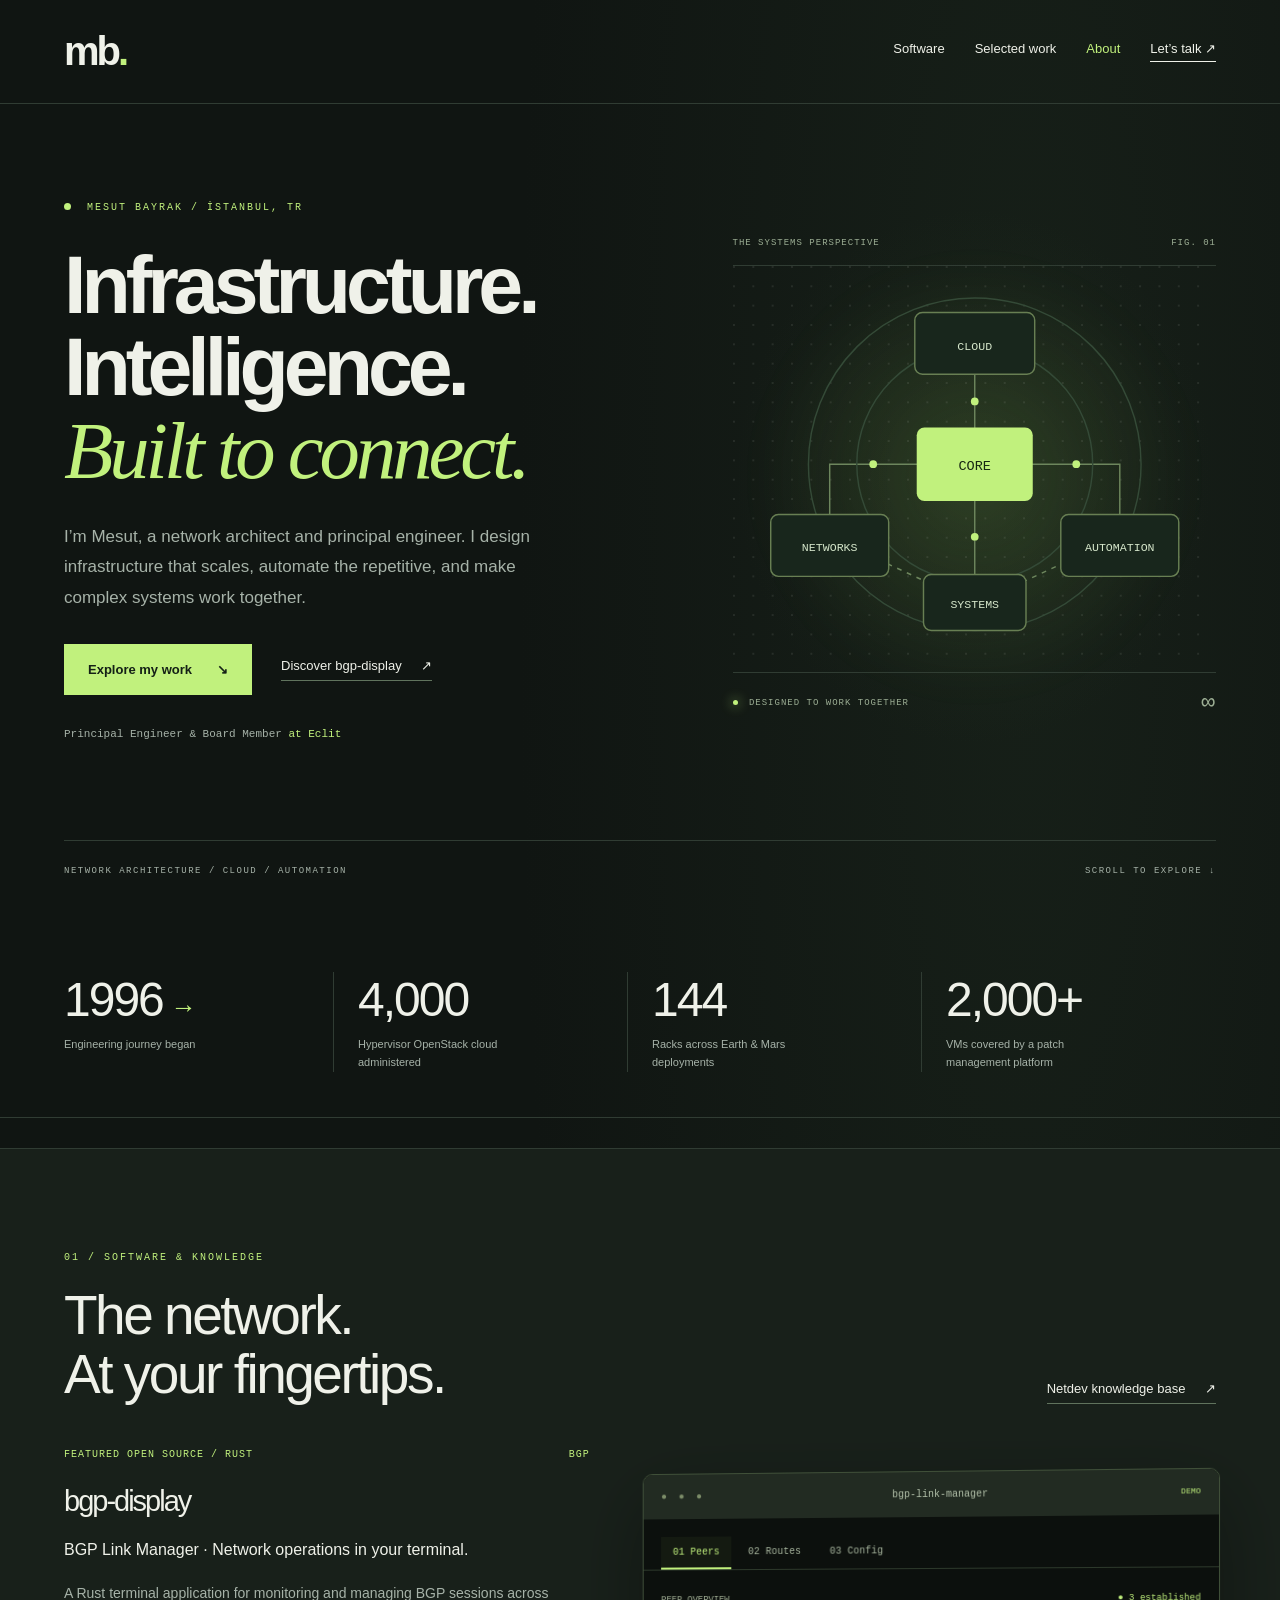
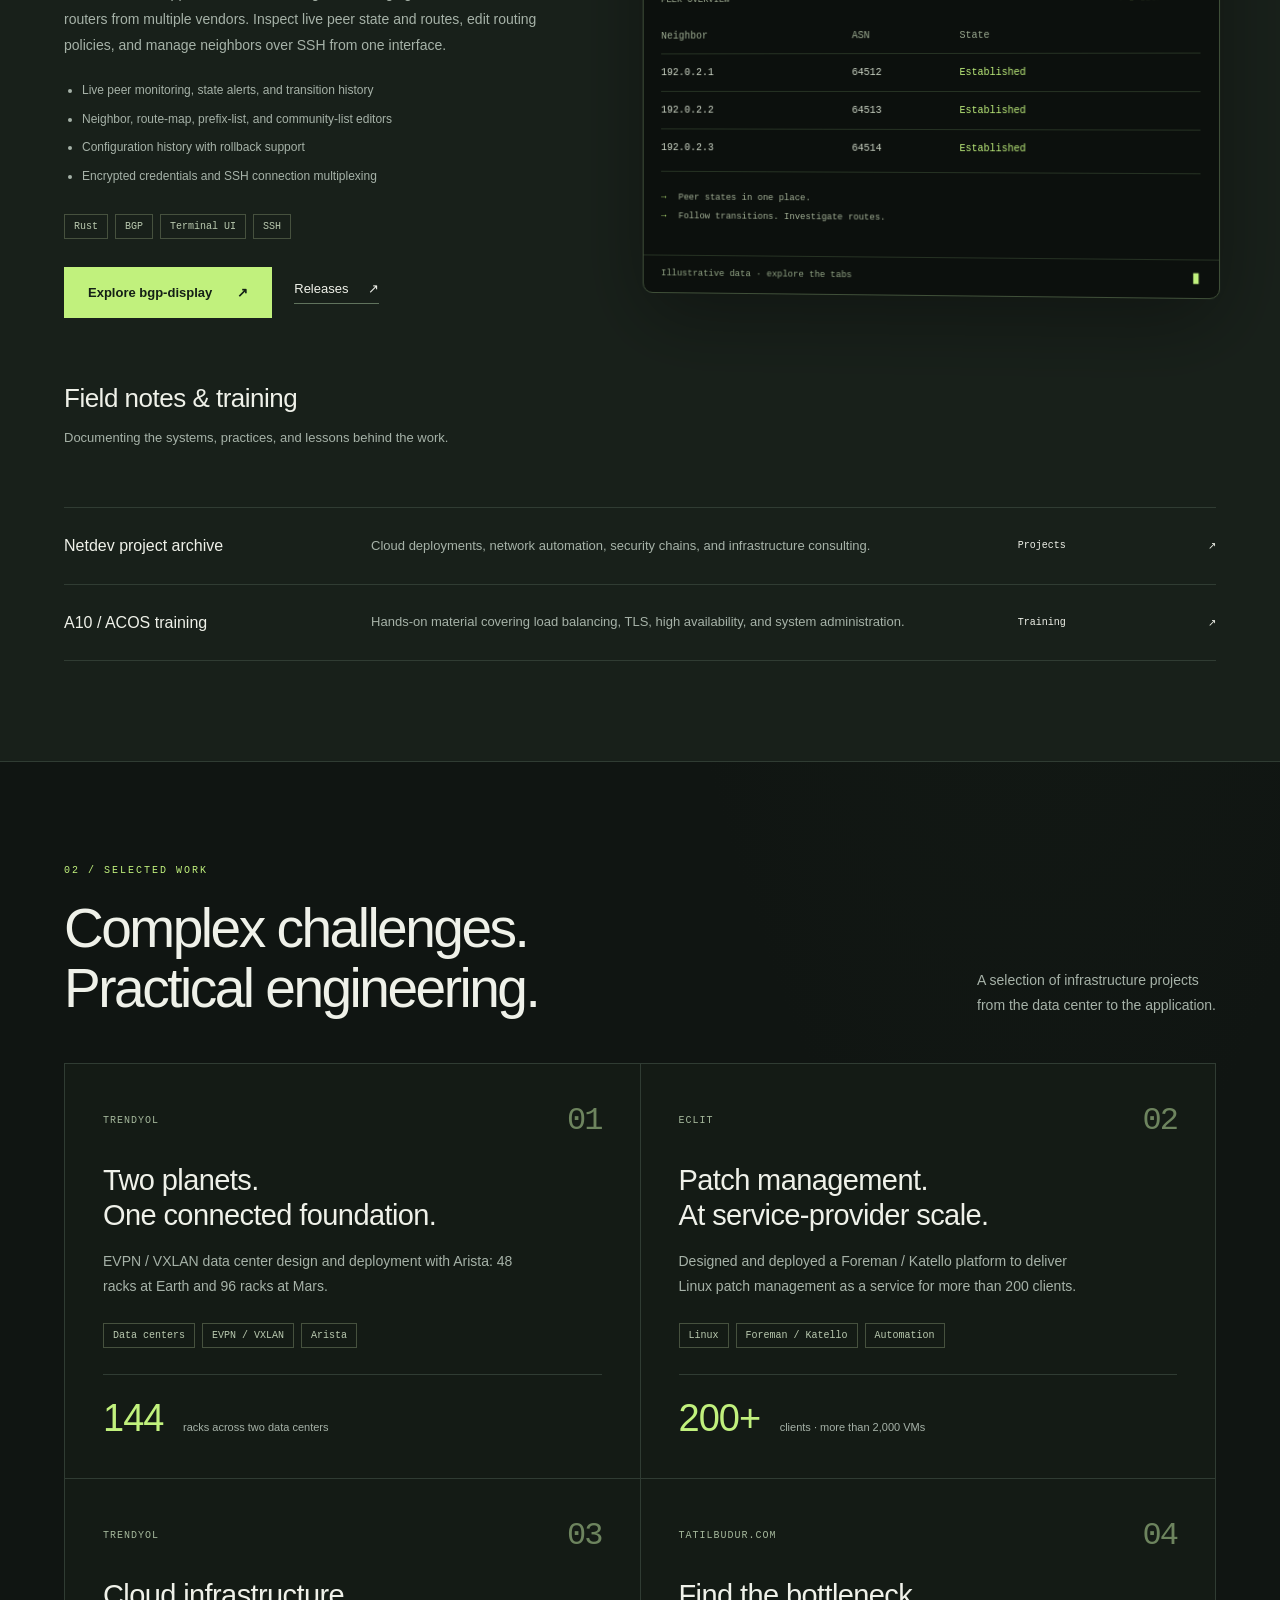
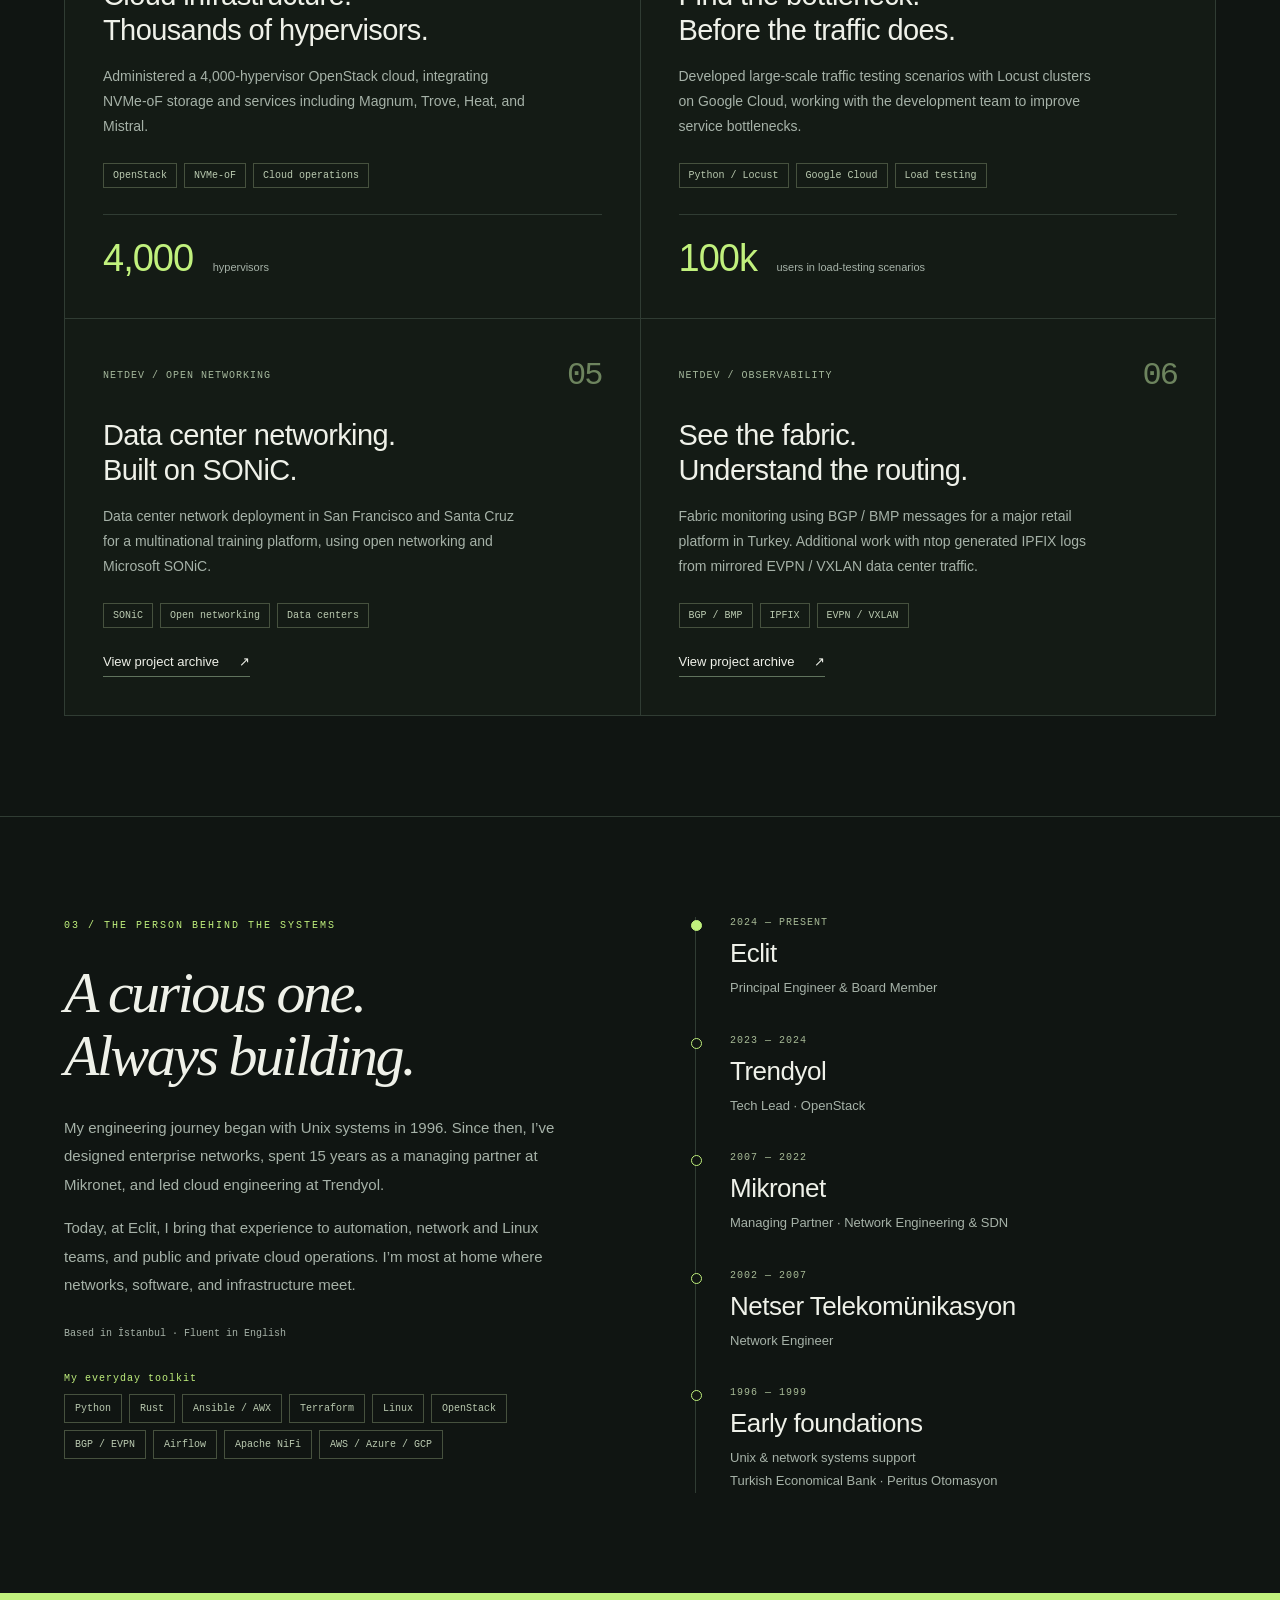
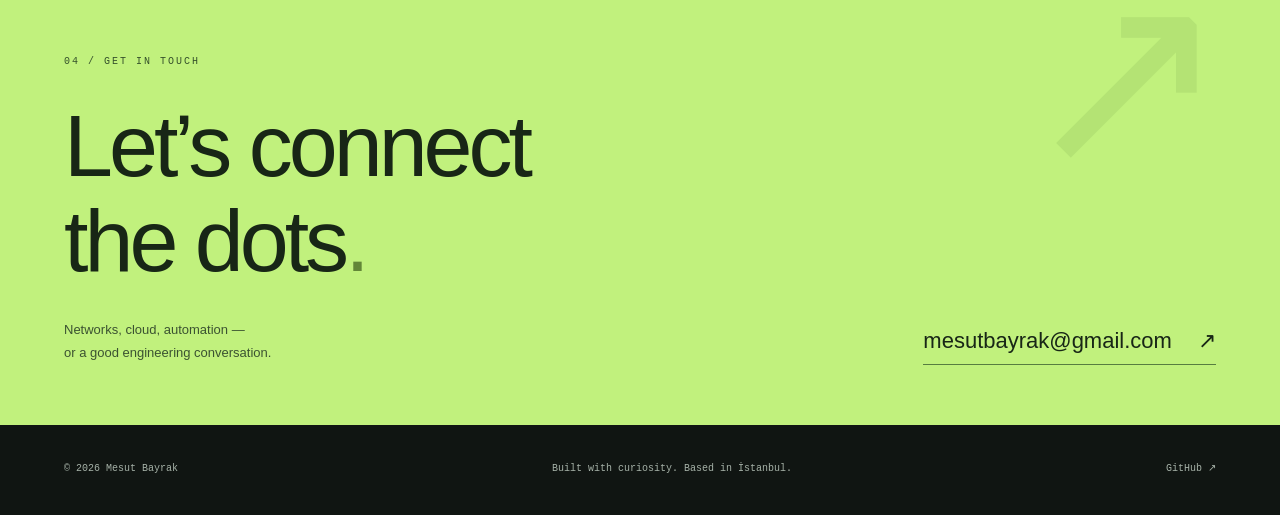
==== commit f89e62e6: "Redesign portfolio with dark visual identity and interactive BGP showcase" ====
--- a/site/index.html
+++ b/site/index.html
@@ -3,7 +3,7 @@
 <head>
   <meta charset="utf-8">
   <meta name="viewport" content="width=device-width, initial-scale=1">
-  <meta name="theme-color" content="#f4f3ed">
+  <meta name="theme-color" content="#101512">
   <meta name="description" content="Mesut Bayrak — network architect, principal engineer, and automation practitioner based in İstanbul. Networks, cloud infrastructure, and systems at scale.">
   <meta property="og:title" content="Mesut Bayrak · Networks, cloud & automation">
   <meta property="og:description" content="Decades of hands-on engineering. From Unix systems to hyperscale data centers.">
@@ -16,19 +16,19 @@
   <a class="skip-link" href="#main">Skip to content</a>
   <header class="header wrap">
     <a class="wordmark" href="#" aria-label="Mesut Bayrak home">mb<span>.</span></a>
-    <nav aria-label="Main navigation"><a href="#work">Selected work</a><a href="#about">About</a><a href="#contact">Let’s talk <span aria-hidden="true">↗</span></a></nav>
+    <nav aria-label="Main navigation"><a href="#software">Software</a><a href="#work">Selected work</a><a href="#about">About</a><a href="#contact">Let’s talk <span aria-hidden="true">↗</span></a></nav>
   </header>
   <main id="main">
     <section class="hero wrap" aria-labelledby="hero-title">
       <div class="hero-copy">
         <p class="eyebrow"><span class="status-dot"></span> MESUT BAYRAK / İSTANBUL, TR</p>
-        <h1 id="hero-title">Good systems.<br>Built from the<br><span>network up.</span></h1>
+        <h1 id="hero-title">Infrastructure.<br>Intelligence.<br><span>Built to connect.</span></h1>
         <p class="intro">I’m Mesut, a network architect and principal engineer. I design infrastructure that scales, automate the repetitive, and make complex systems work together.</p>
-        <div class="hero-actions"><a class="button" href="#work">Explore my work <span aria-hidden="true">↘</span></a><a class="text-link" href="https://github.com/rammses">GitHub <span aria-hidden="true">↗</span></a></div>
+        <div class="hero-actions"><a class="button" href="#work">Explore my work <span aria-hidden="true">↘</span></a><a class="text-link" href="#software">Discover bgp-display <span aria-hidden="true">↗</span></a></div>
         <p class="hero-note">Principal Engineer & Board Member <span>at Eclit</span></p>
       </div>
       <div class="network-art" role="img" aria-label="A network topology connecting cloud infrastructure, a core network, and automation">
-        <div class="art-top"><span>INFRASTRUCTURE, CONNECTED</span><span>FIG. 01</span></div>
+        <div class="art-top"><span>THE SYSTEMS PERSPECTIVE</span><span>FIG. 01</span></div>
         <svg viewBox="0 0 500 420" aria-hidden="true">
           <defs><pattern id="dots" width="20" height="20" patternUnits="userSpaceOnUse"><circle cx="1" cy="1" r="1" fill="#ccd1c7"/></pattern></defs>
           <rect width="500" height="420" fill="url(#dots)"/>
@@ -41,12 +41,39 @@
         </svg>
         <div class="art-bottom"><span><i></i> DESIGNED TO WORK TOGETHER</span><span>∞</span></div>
       </div>
+      <div class="hero-foot"><span>NETWORK ARCHITECTURE / CLOUD / AUTOMATION</span><a href="#software">SCROLL TO EXPLORE ↓</a></div>
     </section>
     <section class="metrics wrap" aria-label="Experience in numbers">
       <div><strong>1996<span>→</span></strong><p>Engineering journey began</p></div><div><strong>4,000</strong><p>Hypervisor OpenStack cloud administered</p></div><div><strong>144</strong><p>Racks across Earth & Mars deployments</p></div><div><strong>2,000+</strong><p>VMs covered by a patch management platform</p></div>
     </section>
+    <section class="opensource" id="software"><div class="wrap section">
+      <div class="section-heading"><div><p class="eyebrow">01 / SOFTWARE &amp; KNOWLEDGE</p><h2>The network.<br>At your fingertips.</h2></div><a class="text-link" href="https://books.netdev.com.tr/">Netdev knowledge base <span aria-hidden="true">↗</span></a></div>
+      <article class="project featured-project"><div class="featured-copy">
+        <div class="project-top"><span>FEATURED OPEN SOURCE / RUST</span><span>BGP</span></div>
+        <h3>bgp-display</h3>
+        <p class="featured-subtitle">BGP Link Manager · Network operations in your terminal.</p>
+        <p>A Rust terminal application for monitoring and managing BGP sessions across routers from multiple vendors. Inspect live peer state and routes, edit routing policies, and manage neighbors over SSH from one interface.</p>
+        <ul class="feature-list"><li>Live peer monitoring, state alerts, and transition history</li><li>Neighbor, route-map, prefix-list, and community-list editors</li><li>Configuration history with rollback support</li><li>Encrypted credentials and SSH connection multiplexing</li></ul>
+        <div class="tags"><span>Rust</span><span>BGP</span><span>Terminal UI</span><span>SSH</span></div>
+        <div class="feature-links"><a class="button" href="https://github.com/rammses/bgp-display">Explore bgp-display <span aria-hidden="true">↗</span></a><a class="text-link" href="https://github.com/rammses/bgp-display/releases">Releases <span aria-hidden="true">↗</span></a></div>
+      </div>
+        <div class="terminal" aria-label="Illustrative BGP Link Manager interface">
+          <div class="terminal-bar"><span class="window-dots" aria-hidden="true">● ● ●</span><span>bgp-link-manager</span><span>DEMO</span></div>
+          <div class="terminal-tabs" role="tablist" aria-label="Explore BGP capabilities"><button id="tab-peers" role="tab" aria-selected="true" aria-controls="panel-peers">01 Peers</button><button id="tab-routes" role="tab" aria-selected="false" aria-controls="panel-routes" tabindex="-1">02 Routes</button><button id="tab-config" role="tab" aria-selected="false" aria-controls="panel-config" tabindex="-1">03 Config</button></div>
+          <div id="panel-peers" role="tabpanel" aria-labelledby="tab-peers" tabindex="0"><div class="terminal-summary"><span>PEER OVERVIEW</span><span class="terminal-green">● 3 established</span></div><table><thead><tr><th>Neighbor</th><th>ASN</th><th>State</th></tr></thead><tbody><tr><td>192.0.2.1</td><td>64512</td><td>Established</td></tr><tr><td>192.0.2.2</td><td>64513</td><td>Established</td></tr><tr><td>192.0.2.3</td><td>64514</td><td>Established</td></tr></tbody></table><div class="terminal-log"><p><span>→</span> Peer states in one place.</p><p><span>→</span> Follow transitions. Investigate routes.</p></div></div>
+          <div id="panel-routes" role="tabpanel" aria-labelledby="tab-routes" tabindex="0" hidden><div class="terminal-summary"><span>ROUTING INFORMATION BASE</span><span class="terminal-green">IPv4</span></div><table><thead><tr><th>Prefix</th><th>Next hop</th><th>Path</th></tr></thead><tbody><tr><td>198.51.100.0/24</td><td>192.0.2.1</td><td>64512</td></tr><tr><td>203.0.113.0/24</td><td>192.0.2.2</td><td>64513</td></tr><tr><td>0.0.0.0/0</td><td>192.0.2.3</td><td>64514</td></tr></tbody></table><div class="terminal-log"><p><span>→</span> Browse the BGP RIB.</p><p><span>→</span> Search routes without leaving the terminal.</p></div></div>
+          <div id="panel-config" role="tabpanel" aria-labelledby="tab-config" tabindex="0" hidden><div class="terminal-summary"><span>POLICY WORKSPACE</span><span class="terminal-green">Configuration</span></div><div class="config-lines"><p><span>01</span> Neighbor management</p><p><span>02</span> Route maps &amp; prefix lists</p><p><span>03</span> Community lists</p><p><span>04</span> Configuration history &amp; rollback</p></div></div>
+          <div class="terminal-footer"><span>Illustrative data · explore the tabs</span><span aria-hidden="true">▊</span></div>
+        </div>
+      </article>
+      <div class="section-heading knowledge-heading"><div><h3>Field notes &amp; training</h3><p>Documenting the systems, practices, and lessons behind the work.</p></div></div>
+      <div class="repo-list">
+        <a href="https://books.netdev.com.tr/books/netdev/page/finished-projects"><span class="repo-name">Netdev project archive</span><span class="repo-description">Cloud deployments, network automation, security chains, and infrastructure consulting.</span><span class="repo-language">Projects <span aria-hidden="true">↗</span></span></a>
+        <a href="https://books.netdev.com.tr/books/a10-system-administration-training"><span class="repo-name">A10 / ACOS training</span><span class="repo-description">Hands-on material covering load balancing, TLS, high availability, and system administration.</span><span class="repo-language">Training <span aria-hidden="true">↗</span></span></a>
+      </div>
+    </div></section>
     <section class="section wrap" id="work">
-      <div class="section-heading"><div><p class="eyebrow">01 / SELECTED WORK</p><h2>Complex challenges.<br>Practical engineering.</h2></div><p>A selection of infrastructure projects<br>from the data center to the application.</p></div>
+      <div class="section-heading"><div><p class="eyebrow">02 / SELECTED WORK</p><h2>Complex challenges.<br>Practical engineering.</h2></div><p>A selection of infrastructure projects<br>from the data center to the application.</p></div>
       <div class="project-grid">
         <article class="project"><div class="project-top"><span>TRENDYOL</span><span>01</span></div><h3>Two planets.<br>One connected foundation.</h3><p>EVPN / VXLAN data center design and deployment with Arista: 48 racks at Earth and 96 racks at Mars.</p><div class="tags"><span>Data centers</span><span>EVPN / VXLAN</span><span>Arista</span></div><div class="project-stat">144 <span>racks across two data centers</span></div></article>
         <article class="project"><div class="project-top"><span>ECLIT</span><span>02</span></div><h3>Patch management.<br>At service-provider scale.</h3><p>Designed and deployed a Foreman / Katello platform to deliver Linux patch management as a service for more than 200 clients.</p><div class="tags"><span>Linux</span><span>Foreman / Katello</span><span>Automation</span></div><div class="project-stat">200+ <span>clients · more than 2,000 VMs</span></div></article>
@@ -56,23 +83,6 @@
         <article class="project"><div class="project-top"><span>NETDEV / OBSERVABILITY</span><span>06</span></div><h3>See the fabric.<br>Understand the routing.</h3><p>Fabric monitoring using BGP / BMP messages for a major retail platform in Turkey. Additional work with ntop generated IPFIX logs from mirrored EVPN / VXLAN data center traffic.</p><div class="tags"><span>BGP / BMP</span><span>IPFIX</span><span>EVPN / VXLAN</span></div><a class="text-link project-source" href="https://books.netdev.com.tr/books/netdev/page/finished-projects">View project archive <span aria-hidden="true">↗</span></a></article>
       </div>
     </section>
-    <section class="opensource"><div class="wrap section">
-      <div class="section-heading"><div><p class="eyebrow">02 / SOFTWARE &amp; KNOWLEDGE</p><h2>Built for network engineers.</h2></div><a class="text-link" href="https://books.netdev.com.tr/">Netdev knowledge base <span aria-hidden="true">↗</span></a></div>
-      <article class="project featured-project">
-        <div class="project-top"><span>FEATURED OPEN SOURCE / RUST</span><span>BGP</span></div>
-        <h3>bgp-display</h3>
-        <p class="featured-subtitle">BGP Link Manager · Network operations in your terminal.</p>
-        <p>A Rust terminal application for monitoring and managing BGP sessions across routers from multiple vendors. Inspect live peer state and routes, edit routing policies, and manage neighbors over SSH from one interface.</p>
-        <ul class="feature-list"><li>Live peer monitoring, state alerts, and transition history</li><li>Neighbor, route-map, prefix-list, and community-list editors</li><li>Configuration history with rollback support</li><li>Encrypted credentials and SSH connection multiplexing</li></ul>
-        <div class="tags"><span>Rust</span><span>BGP</span><span>Terminal UI</span><span>SSH</span></div>
-        <div class="feature-links"><a class="button" href="https://github.com/rammses/bgp-display">Explore bgp-display <span aria-hidden="true">↗</span></a><a class="text-link" href="https://github.com/rammses/bgp-display/releases">Releases <span aria-hidden="true">↗</span></a></div>
-      </article>
-      <div class="section-heading knowledge-heading"><div><h3>Field notes &amp; training</h3><p>Documenting the systems, practices, and lessons behind the work.</p></div></div>
-      <div class="repo-list">
-        <a href="https://books.netdev.com.tr/books/netdev/page/finished-projects"><span class="repo-name">Netdev project archive</span><span class="repo-description">Cloud deployments, network automation, security chains, and infrastructure consulting.</span><span class="repo-language">Projects <span aria-hidden="true">↗</span></span></a>
-        <a href="https://books.netdev.com.tr/books/a10-system-administration-training"><span class="repo-name">A10 / ACOS training</span><span class="repo-description">Hands-on material covering load balancing, TLS, high availability, and system administration.</span><span class="repo-language">Training <span aria-hidden="true">↗</span></span></a>
-      </div>
-    </div></section>
     <section class="section wrap about" id="about">
       <div class="about-copy"><p class="eyebrow">03 / THE PERSON BEHIND THE SYSTEMS</p><h2>A curious one.<br>Always building.</h2><p>My engineering journey began with Unix systems in 1996. Since then, I’ve designed enterprise networks, spent 15 years as a managing partner at Mikronet, and led cloud engineering at Trendyol.</p><p>Today, at Eclit, I bring that experience to automation, network and Linux teams, and public and private cloud operations. I’m most at home where networks, software, and infrastructure meet.</p><p class="small-note">Based in İstanbul · Fluent in English</p><h3 class="toolbox-title">My everyday toolkit</h3><div class="tags toolbox"><span>Python</span><span>Rust</span><span>Ansible / AWX</span><span>Terraform</span><span>Linux</span><span>OpenStack</span><span>BGP / EVPN</span><span>Airflow</span><span>Apache NiFi</span><span>AWS / Azure / GCP</span></div></div>
       <div class="timeline" aria-label="Career history">
--- a/site/style.css
+++ b/site/style.css
@@ -13,3 +13,39 @@
 .knowledge-heading p{font-size:13px;line-height:1.7;color:var(--muted)}
 .repo-name{font-size:15px;line-height:1.6}
 @media(max-width:650px){.featured-project{padding:24px}.feature-list{grid-template-columns:1fr}.featured-project h3{font-size:32px}}
+
+/* Midnight engineering — visual identity */
+:root{--paper:#101512;--ink:#eff1e9;--muted:#a6b2a8;--line:#303c33;--green:#c1f17d;--accent:#c1f17d}
+body{background:var(--paper);background-image:radial-gradient(ellipse at 80% 10%,#24352555,transparent 35%)}
+.wrap{max-width:1360px;padding-inline:64px}
+.header{height:104px;border-bottom:1px solid var(--line)}
+.wordmark{font-size:40px}.wordmark span{color:var(--accent)}
+nav{gap:30px}nav a{transition:color .2s}nav a[aria-current="location"]{color:var(--accent)}
+.hero{position:relative;padding-top:95px;padding-bottom:26px;grid-template-columns:1.3fr 1fr;gap:40px}
+h1{font-size:clamp(54px,6.3vw,88px);font-weight:600;letter-spacing:-5px;line-height:1.02}
+h1>span{font-family:Georgia,'Times New Roman',serif;font-weight:400;font-style:italic;letter-spacing:-4px}
+.eyebrow{color:var(--accent);font-size:10px;letter-spacing:2px}
+.intro{font-size:17px;max-width:480px;line-height:1.8;margin-top:30px}
+.button{background:var(--accent);color:#142016;font-weight:600;border:1px solid var(--accent);padding:17px 23px;transition:transform .2s,background .2s;gap:25px}
+.button:hover{background:#d9ffab;color:#142016;transform:translateY(-3px)}
+.text-link{border-color:#60735d}.hero-note{margin-top:30px;font-size:11px}.hero-note span{color:var(--accent)}
+.network-art{position:relative;transform:none;background:radial-gradient(ellipse at center,#334b2933,transparent 70%);border:none;padding:15px 0;box-shadow:none}
+.network-art:before{content:'';position:absolute;inset:40px 0;background:radial-gradient(circle,#b4ed6820,transparent 65%);filter:blur(20px);pointer-events:none}
+.network-art svg{position:relative}.network-art svg rect[fill="url(#dots)"]{opacity:.14}.network-art svg g[fill="none"]{stroke:#6d865d}.network-art svg circle[stroke]{stroke:#344a37}.network-art svg g[fill="#f4f3ed"]{fill:#18261c;stroke:#687f53}.network-art svg g[fill="#354a38"]{fill:#d5e6ca}.network-art svg rect[fill="#263e30"]{fill:#c1f17d}.network-art svg text[fill="#edf1e7"]{fill:#172712}.network-art svg g[fill="#9fc76a"]{fill:#c1f17d;animation:signal 3s ease-in-out infinite}
+.art-top,.art-bottom{color:#9cae94;font-size:9px;padding-block:17px}.art-bottom i{background:var(--accent);box-shadow:0 0 12px var(--accent)}
+.hero-foot{grid-column:1/-1;display:flex;justify-content:space-between;border-top:1px solid var(--line);padding-top:25px;margin-top:45px;font:9px var(--mono);letter-spacing:1.5px;color:var(--muted)}
+.metrics{border-top:none;margin-top:40px;margin-bottom:30px;padding-block:30px 45px}.metrics>div{border-right:1px solid var(--line);padding-right:20px}.metrics>div:last-child{border:0}.metrics strong{font-size:48px;font-weight:400;letter-spacing:-2px}.metrics p{font-size:11px}
+.section{padding-block:100px}h2{font-size:clamp(38px,4.3vw,60px);letter-spacing:-2.5px;line-height:1.08}.section-heading{margin-bottom:45px}.section-heading>p{font-size:14px}
+.opensource{background:#18201a;border-block:1px solid var(--line)}
+.featured-project{display:grid;grid-template-columns:1fr 1.1fr;gap:48px;padding:0;background:none;border:0;align-items:center}.featured-project:hover{background:none}.featured-copy{min-width:0}.featured-copy>p{font-size:14px;line-height:1.85;color:var(--muted)}.featured-copy .featured-subtitle{color:var(--ink);font-size:16px}.featured-project h3{font-size:46px;font-weight:500;letter-spacing:-2px;margin:0 0 14px}.feature-list{grid-template-columns:1fr;font-size:12px;gap:8px;margin-top:22px}.featured-project .tags{margin-top:25px}.tags span{border-color:#46513e;color:#bacab0;font-size:10px;border-radius:0}.feature-links{gap:22px}.project-top{color:#a4b79b}.featured-project .project-top{color:var(--accent);margin-bottom:24px}
+.terminal{min-width:0;background:#0c100d;border:1px solid #405039;border-radius:10px;overflow:hidden;box-shadow:0 25px 80px #0005;font:11px var(--mono);transform:perspective(1000px) rotateY(-3deg);transition:transform .3s}.terminal:hover{transform:none}.terminal-bar{display:flex;justify-content:space-between;gap:10px;padding:17px 18px;background:#222b22;color:#b2c0a9;font-size:10px}.window-dots{color:#7c8d69;letter-spacing:3px}.terminal-bar>span:last-child{font-size:8px;color:#c1f17d}.terminal-tabs{display:flex;padding:18px 18px 0;gap:5px;border-bottom:1px solid #2d392b}.terminal-tabs button{font:10px var(--mono);padding:10px 12px;background:transparent;border:0;border-bottom:2px solid transparent;color:#a5b39c;cursor:pointer}.terminal-tabs button[aria-selected="true"]{border-bottom-color:var(--accent);color:var(--accent);background:#c1f17d0b}.terminal-tabs button:focus-visible{outline:2px solid var(--accent);outline-offset:2px}.terminal [role="tabpanel"]{padding:25px 18px;min-height:273px}.terminal-summary{display:flex;justify-content:space-between;gap:10px;font-size:9px;margin-bottom:26px;color:#a3b096}.terminal-green{color:var(--accent)}.terminal table{border-collapse:collapse;width:100%;text-align:left;font-size:10px}.terminal th{font-weight:400;color:#9baa90;padding:0 0 12px}.terminal td{padding:13px 0;border-top:1px solid #263223;color:#d0d9c9}.terminal td:last-child{color:var(--accent)}.terminal-log{border-top:1px solid #263223;padding-top:12px;margin-top:5px;color:#a3b096;font-size:9px}.terminal-log span{color:var(--accent);margin-right:7px}.terminal-footer{display:flex;justify-content:space-between;padding:13px 18px;border-top:1px solid #263223;color:#93a586;font-size:9px}.terminal-footer>span:last-child{color:var(--accent)}.config-lines{font-size:12px;line-height:2.2}.config-lines span{color:#8bad70;margin-right:14px}[hidden]{display:none!important}
+.knowledge-heading{margin-top:65px}.knowledge-heading h3{font-size:26px}.repo-list{border-color:var(--line)}.repo-list>a{border-color:var(--line);transition:padding .2s,background .2s}.repo-list>a:hover{background:#c1f17d08;padding-inline:12px}.repo-name{font-family:var(--sans);font-size:16px}
+.project-grid{gap:0;border-top:1px solid var(--line);border-left:1px solid var(--line)}.project-grid>.project{padding:38px;border:0;border-right:1px solid var(--line);border-bottom:1px solid var(--line);background:#141b15;position:relative}.project-grid>.project:hover{background:#1d291c}.project-grid>.project:before{content:'';position:absolute;top:0;left:0;height:2px;width:0;background:var(--accent);transition:width .4s}.project-grid>.project:hover:before{width:100%}.project-grid .project-top>span:last-child{font-size:32px;color:#6d845e;letter-spacing:-2px}.project-grid .project-top{align-items:center;margin-bottom:24px}.project h3{font-size:29px}.project-grid .project-stat{color:var(--accent);font-size:38px}.project-stat span{font-size:11px}.project-source{margin-top:26px}
+.about{border-top:1px solid var(--line);gap:110px}.about h2{font-family:Georgia,'Times New Roman',serif;font-style:italic;font-size:58px;font-weight:400}.about-copy>p:not(.eyebrow){font-size:15px}.timeline{padding-left:34px}.timeline article{padding-bottom:35px}.timeline article:before{left:-39px}.timeline h3{font-size:26px}.timeline article>p:last-child{font-size:13px}.period{color:#a7ba96}.toolbox-title{color:var(--accent);font-family:var(--mono);font-size:10px;letter-spacing:1px}
+.contact{background:var(--accent);color:#182616;position:relative;overflow:hidden;padding-block:60px}.contact:after{content:'↗';position:absolute;right:50px;top:-40px;font-size:250px;line-height:1;color:#284c1815;pointer-events:none}.contact .eyebrow{color:#35512b}.contact h2{font-size:88px;letter-spacing:-4px}.contact h2>span{color:#628637}.contact-bottom{position:relative;z-index:1}.contact-bottom p{color:#3b5231}.contact-bottom a{color:#182616;border-color:#577d40}.contact-bottom a:hover{color:#436532}footer{padding-block:35px;font-size:10px}.skip-link{background:var(--accent);color:#101512}
+@keyframes signal{0%,100%{opacity:.5}50%{opacity:1}}
+@media(max-width:1100px){.wrap{padding-inline:36px}.hero{gap:20px}h1{font-size:68px}.featured-project{gap:30px}.terminal{transform:none}.contact h2{font-size:76px}.about{gap:60px}}
+@media(max-width:800px){.hero{grid-template-columns:1fr}.network-art{max-width:510px;width:100%;justify-self:center}.hero-foot{margin-top:15px}.featured-project{grid-template-columns:1fr}.terminal{max-width:620px;width:100%}.feature-list{grid-template-columns:1fr 1fr}.project-grid>.project{padding:26px}.about{gap:35px}.contact-bottom{align-items:flex-start;flex-direction:column}}
+@media(max-width:650px){.wrap{padding-inline:22px}.header{height:85px}nav{gap:15px;font-size:10px}nav a:last-child{display:none}.hero{padding-top:52px;gap:30px}h1{font-size:clamp(43px,10.7vw,64px);letter-spacing:-2.5px}h1>span{letter-spacing:-2.5px}.intro{font-size:15px}.hero-actions{gap:22px;flex-wrap:wrap}.hero-note{font-size:9px}.hero-foot{font-size:8px;line-height:1.8;gap:25px}.hero-foot>span{max-width:180px}.hero-foot>a{white-space:nowrap}.metrics{margin-top:15px;padding-bottom:30px}.metrics strong{font-size:36px}.metrics>div:nth-child(2){border:0}.metrics p{font-size:10px}.section{padding-block:65px}h2{font-size:39px;letter-spacing:-1.8px}.featured-project h3{font-size:36px}.feature-list{grid-template-columns:1fr}.terminal-bar{font-size:9px}.terminal-tabs{padding-inline:12px}.terminal [role="tabpanel"]{padding:22px 12px;min-height:265px}.terminal table{font-size:9px}.terminal-summary{font-size:8px}.terminal-tabs button{padding-inline:10px}.terminal-footer{font-size:8px;padding-inline:12px}.project-grid>.project{padding:26px}.project h3{font-size:27px}.project-stat span{display:block;margin:7px 0 0}.knowledge-heading{margin-top:40px}.about h2{font-size:45px}.contact{padding:38px 24px}.contact h2{font-size:61px}.contact:after{right:0;top:0;font-size:160px}.contact-bottom a{font-size:clamp(14px,4.6vw,23px)}footer{font-size:9px}}
+@media(prefers-reduced-motion:reduce){*{animation:none!important;transition:none!important}html{scroll-behavior:auto}}
+@media print{body{background:#fff;color:#111}.hero-foot,.terminal,.opensource{display:none}.project-grid>.project{background:#fff}.project p,.about p,.timeline p,.metrics p{color:#333!important}.contact{background:#eee}.contact h2{font-size:36px}}
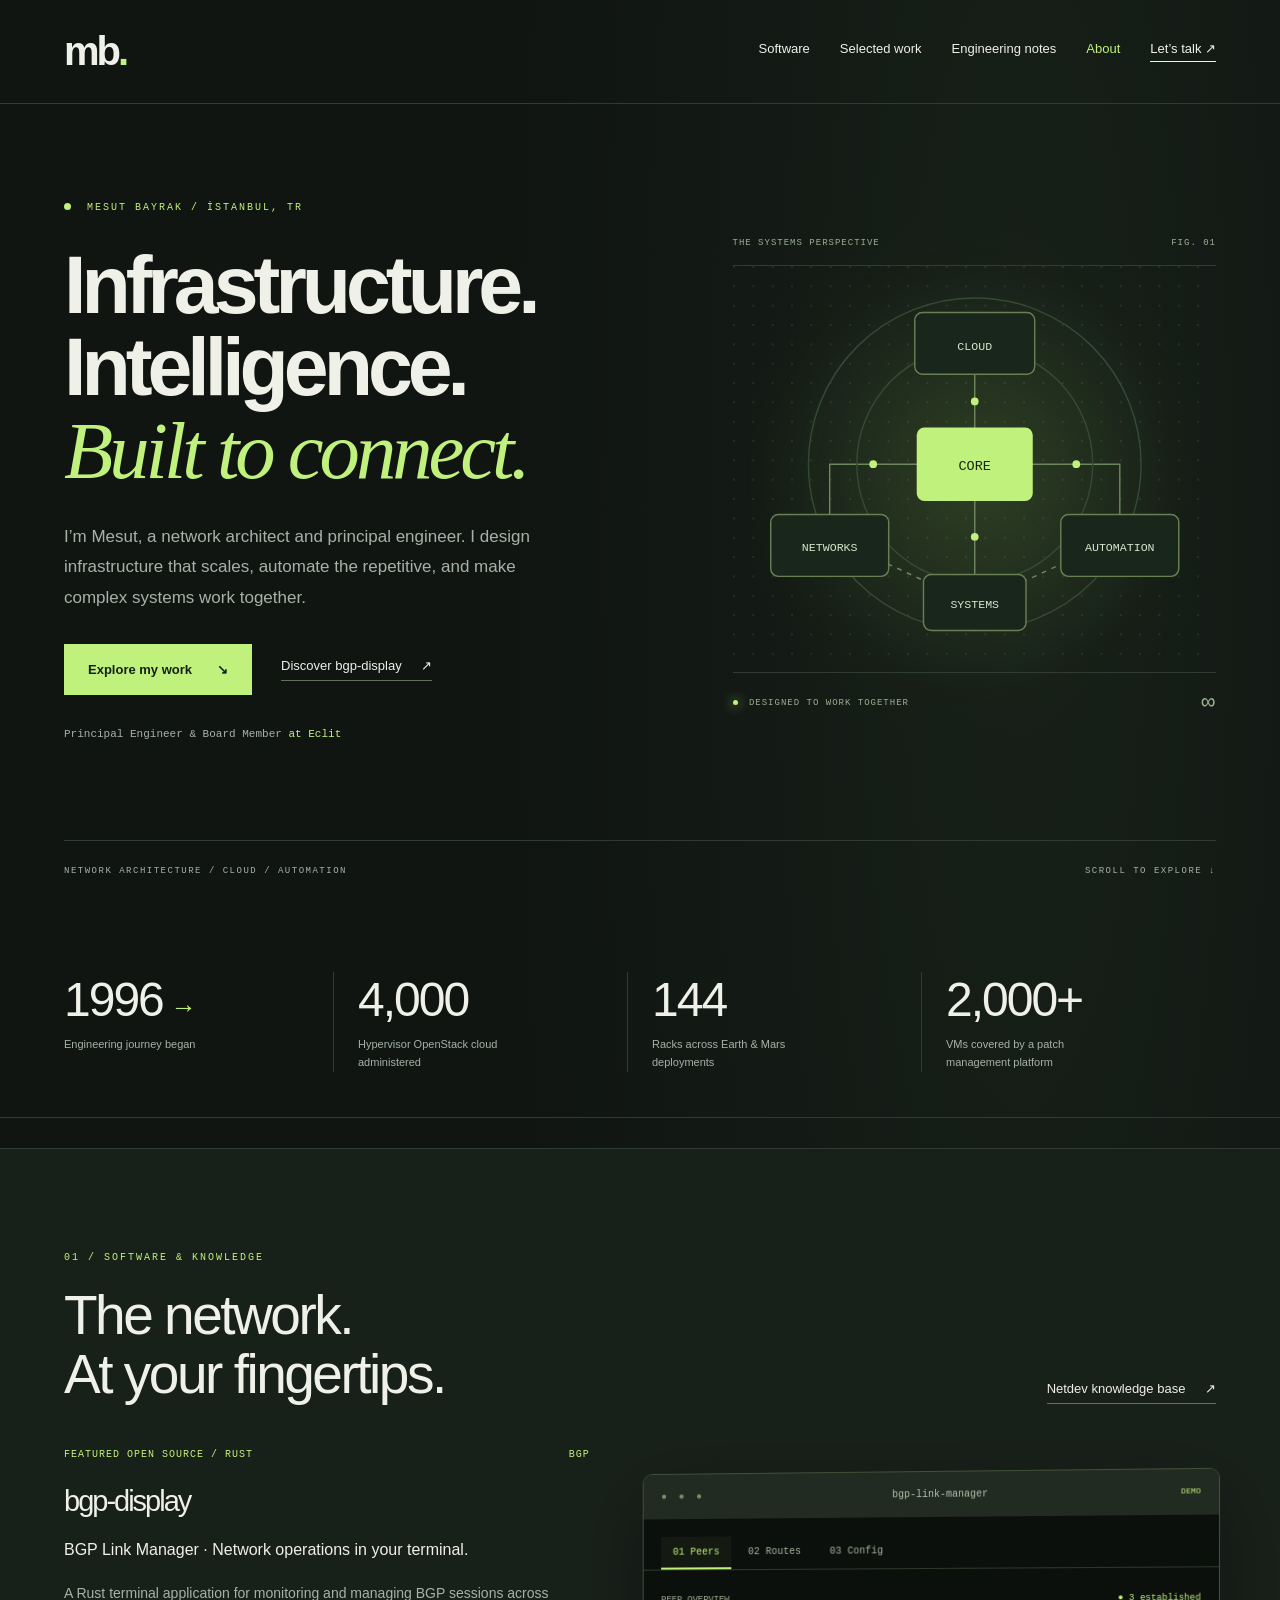
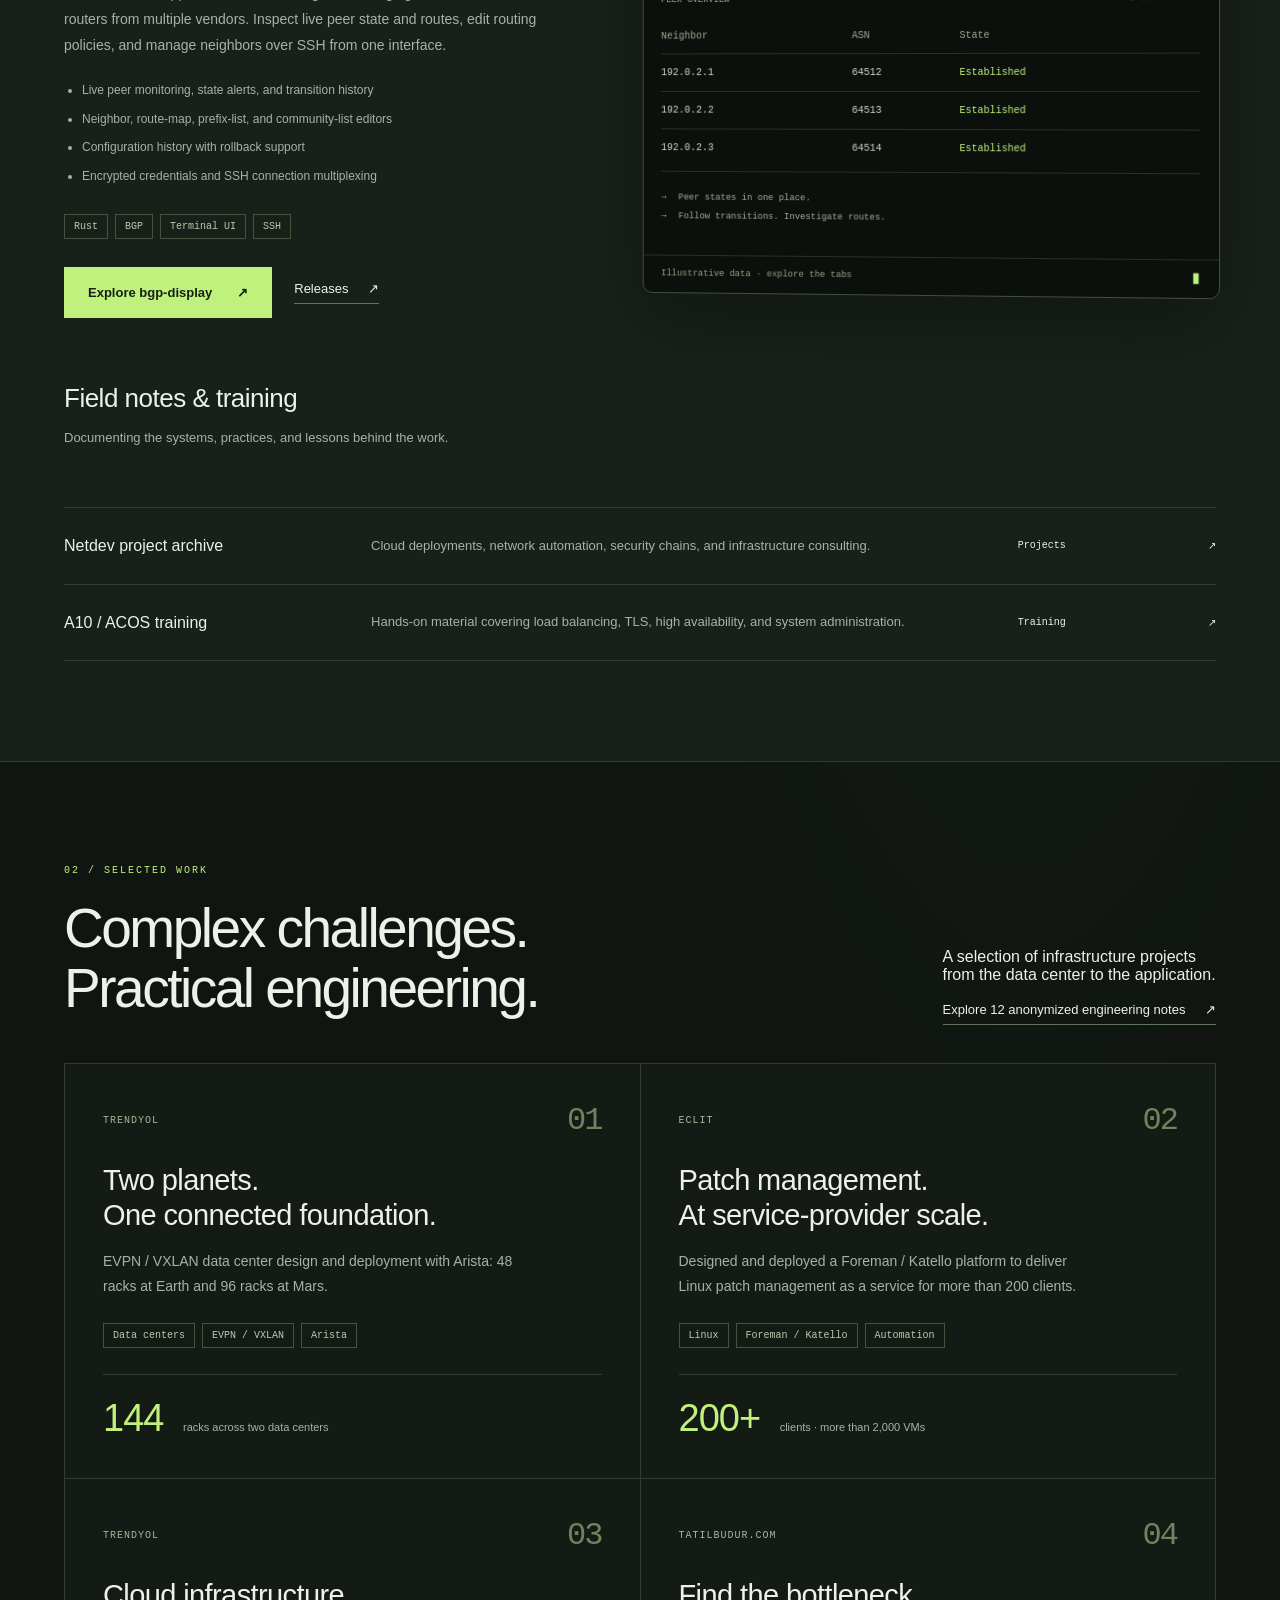
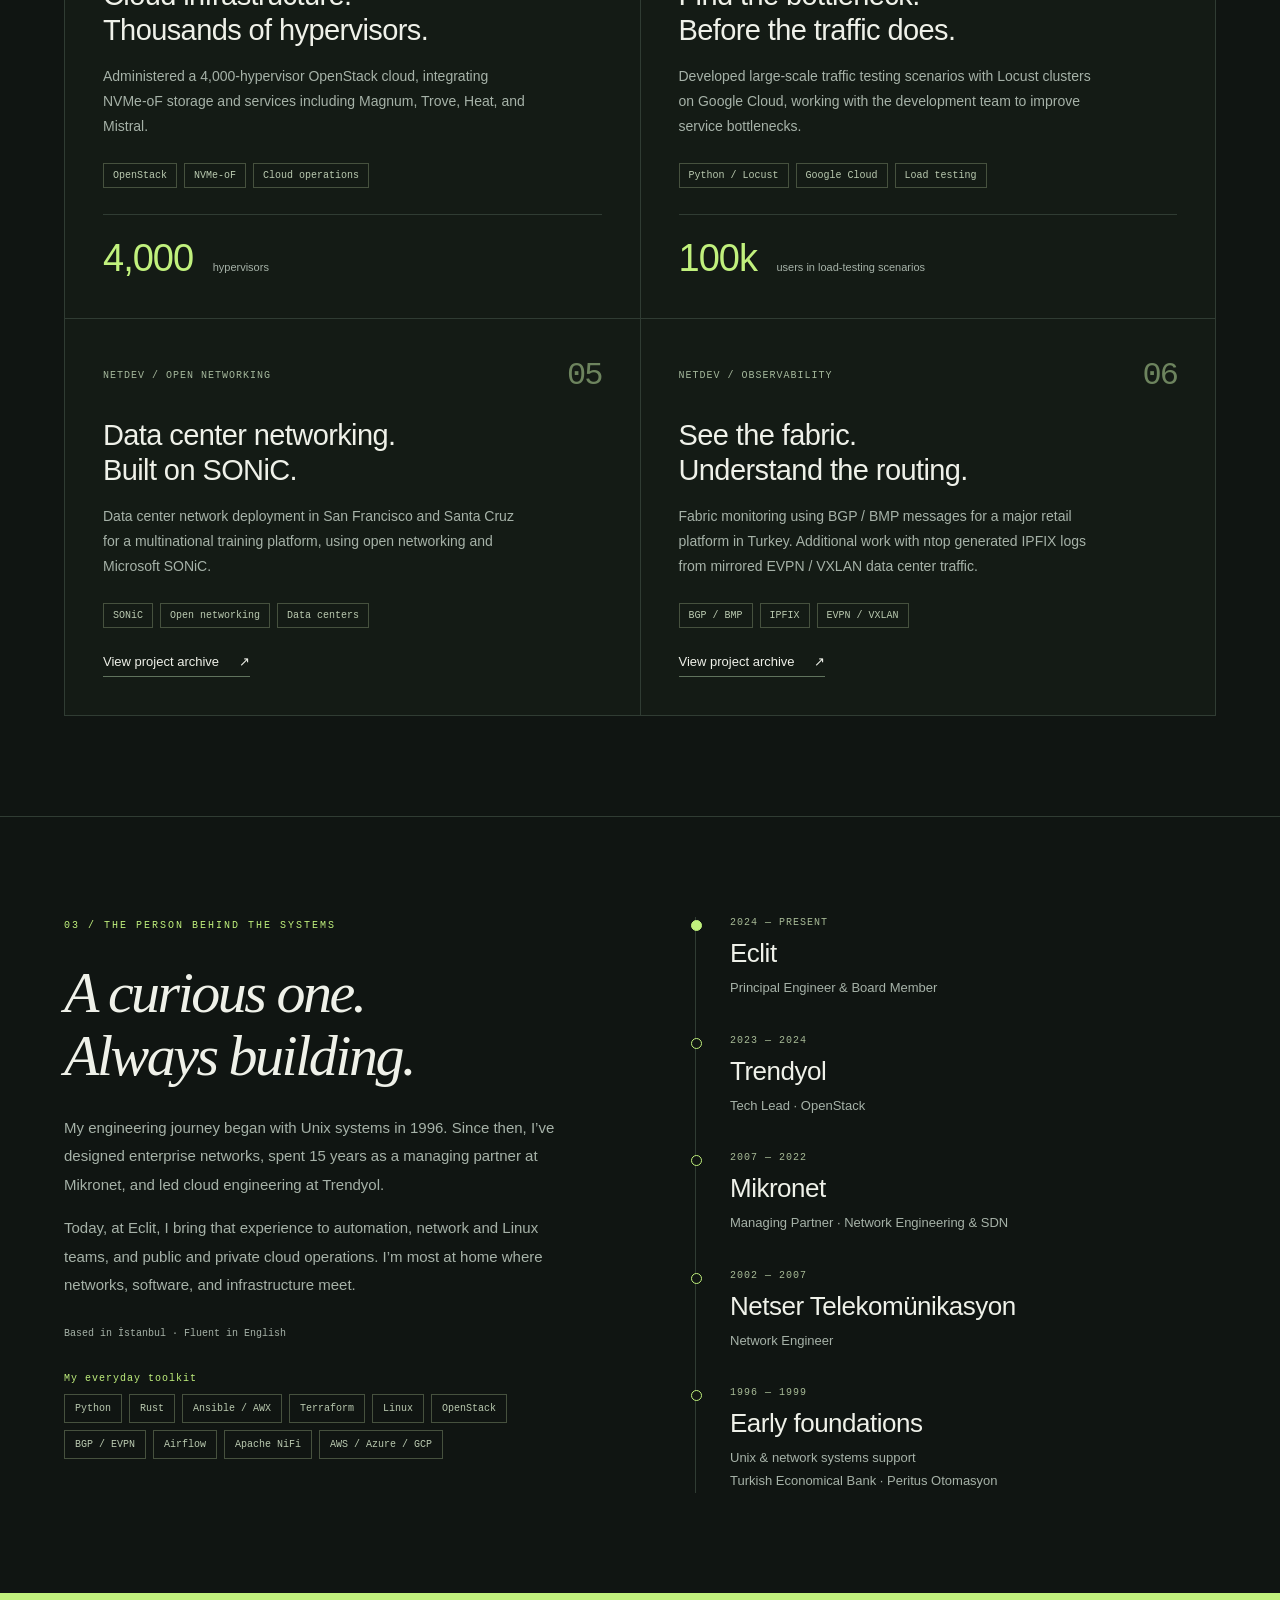
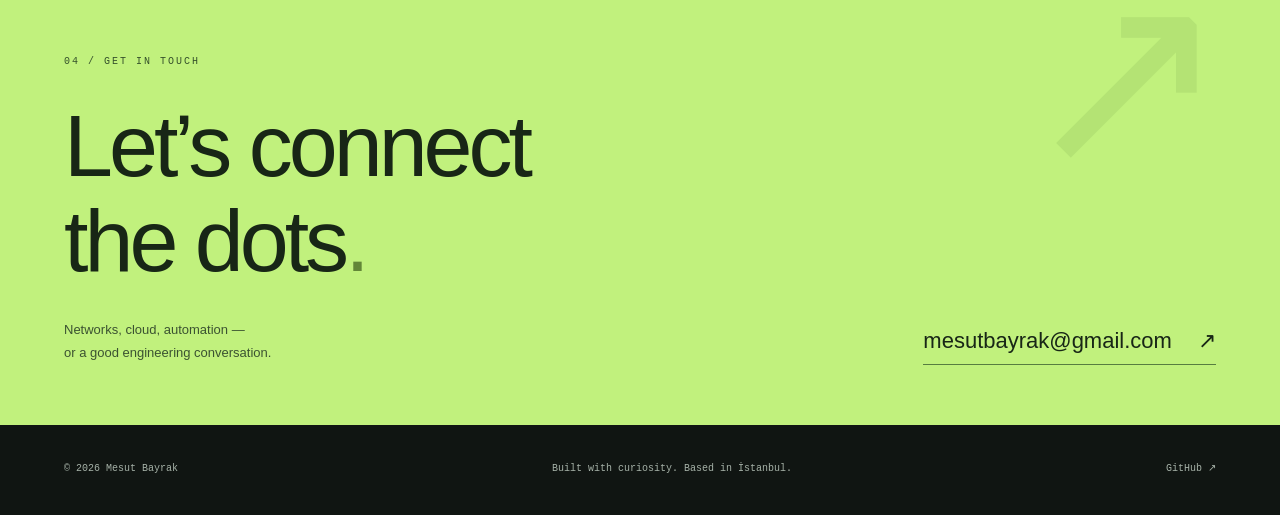
==== commit f0b17b26: "Add anonymized engineering portfolio notes" ====
--- a/site/index.html
+++ b/site/index.html
@@ -16,7 +16,7 @@
   <a class="skip-link" href="#main">Skip to content</a>
   <header class="header wrap">
     <a class="wordmark" href="#" aria-label="Mesut Bayrak home">mb<span>.</span></a>
-    <nav aria-label="Main navigation"><a href="#software">Software</a><a href="#work">Selected work</a><a href="#about">About</a><a href="#contact">Let’s talk <span aria-hidden="true">↗</span></a></nav>
+    <nav aria-label="Main navigation"><a href="#software">Software</a><a href="#work">Selected work</a><a href="engineering-notes/">Engineering notes</a><a href="#about">About</a><a href="#contact">Let’s talk <span aria-hidden="true">↗</span></a></nav>
   </header>
   <main id="main">
     <section class="hero wrap" aria-labelledby="hero-title">
@@ -73,7 +73,7 @@
       </div>
     </div></section>
     <section class="section wrap" id="work">
-      <div class="section-heading"><div><p class="eyebrow">02 / SELECTED WORK</p><h2>Complex challenges.<br>Practical engineering.</h2></div><p>A selection of infrastructure projects<br>from the data center to the application.</p></div>
+      <div class="section-heading"><div><p class="eyebrow">02 / SELECTED WORK</p><h2>Complex challenges.<br>Practical engineering.</h2></div><div><p>A selection of infrastructure projects<br>from the data center to the application.</p><a class="text-link" href="engineering-notes/">Explore 12 anonymized engineering notes <span aria-hidden="true">↗</span></a></div></div>
       <div class="project-grid">
         <article class="project"><div class="project-top"><span>TRENDYOL</span><span>01</span></div><h3>Two planets.<br>One connected foundation.</h3><p>EVPN / VXLAN data center design and deployment with Arista: 48 racks at Earth and 96 racks at Mars.</p><div class="tags"><span>Data centers</span><span>EVPN / VXLAN</span><span>Arista</span></div><div class="project-stat">144 <span>racks across two data centers</span></div></article>
         <article class="project"><div class="project-top"><span>ECLIT</span><span>02</span></div><h3>Patch management.<br>At service-provider scale.</h3><p>Designed and deployed a Foreman / Katello platform to deliver Linux patch management as a service for more than 200 clients.</p><div class="tags"><span>Linux</span><span>Foreman / Katello</span><span>Automation</span></div><div class="project-stat">200+ <span>clients · more than 2,000 VMs</span></div></article>
